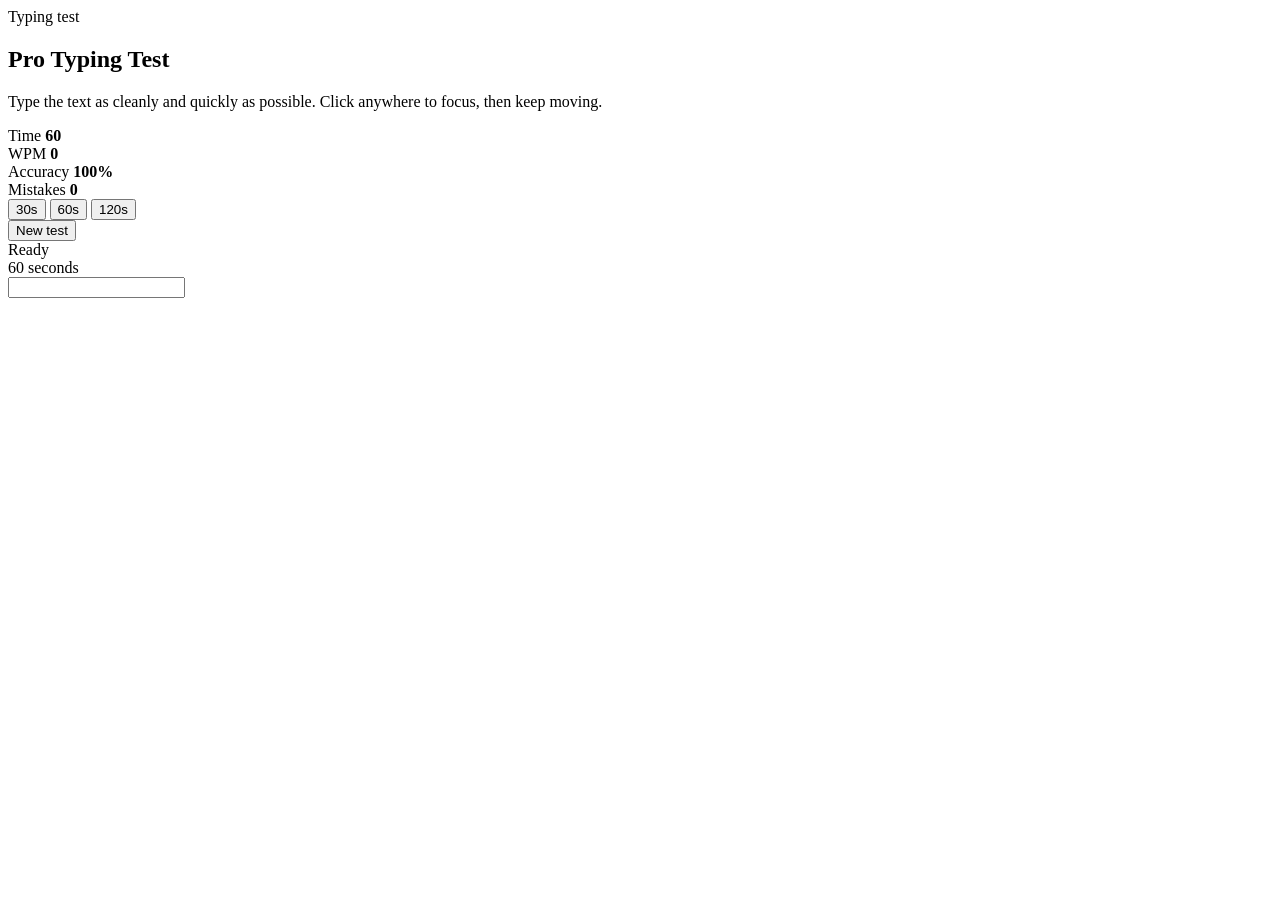
==== WAD_project/index.html @ 7f65f565 "Add initial HTML structure for Pro Typing Test" ====
<!DOCTYPE html>
<html>
<head>
  <meta charset="UTF-8">
  <meta name="viewport" content="width=device-width, initial-scale=1.0">
  <title>Pro Typing Test</title>
  <link rel="stylesheet" href="style.css">
</head>
<body>

<div class="backdrop backdrop-a"></div>
<div class="backdrop backdrop-b"></div>

<main class="app">
  <section class="hero">
    <div class="eyebrow">Typing test</div>
    <h1>Pro Typing Test</h1>
    <p>Type the text as cleanly and quickly as possible. Click anywhere to focus, then keep moving.</p>
  </section>

  <section class="stats-grid" aria-label="Typing statistics">
    <div class="stat-card">
      <span class="stat-label">Time</span>
      <strong id="time">60</strong>
    </div>
    <div class="stat-card">
      <span class="stat-label">WPM</span>
      <strong id="wpm">0</strong>
    </div>
    <div class="stat-card">
      <span class="stat-label">Accuracy</span>
      <strong><span id="accuracy">100</span>%</strong>
    </div>
    <div class="stat-card">
      <span class="stat-label">Mistakes</span>
      <strong id="mistakes">0</strong>
    </div>
  </section>

  <section class="controls">
    <div class="duration-picker" id="duration-picker" aria-label="Select test duration">
      <button class="duration-btn active" data-duration="30">30s</button>
      <button class="duration-btn" data-duration="60">60s</button>
      <button class="duration-btn" data-duration="120">120s</button>
    </div>
    <button id="restart" class="primary-btn">New test</button>
  </section>

  <section class="test-card">
    <div class="test-card-top">
      <span class="status-pill" id="status">Ready</span>
      <div class="subtle" id="time-remaining">60 seconds</div>
    </div>

    <div id="text-display" class="text-display" aria-label="Typing prompt"></div>

    <input id="hidden-input" autocomplete="off" autocapitalize="off" spellcheck="false" />

    <div class="progress-shell" aria-hidden="true">
      <div id="progress" class="progress-fill"></div>
    </div>
  </section>
</main>

<script src="script.js"></script>
</body>
</html>
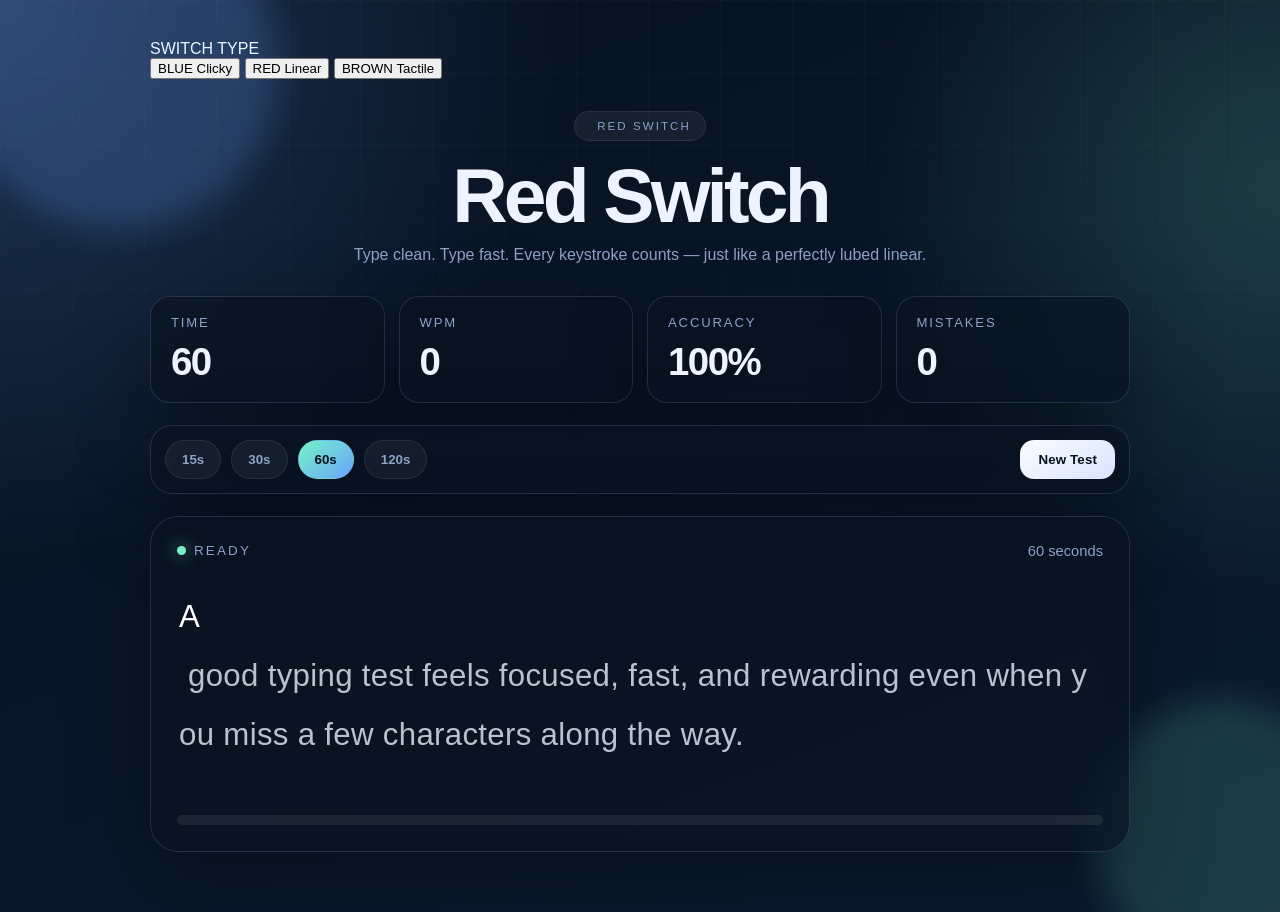
==== commit 2a2eaf16: "Refactor index.html for new theme and title Updated the title and theme selector in the HTML structu" ====
--- a/WAD_project/index.html
+++ b/WAD_project/index.html
@@ -1,9 +1,9 @@
 <!DOCTYPE html>
-<html>
+<html lang="en" data-switch="red">
 <head>
   <meta charset="UTF-8">
   <meta name="viewport" content="width=device-width, initial-scale=1.0">
-  <title>Pro Typing Test</title>
+  <title>Tapocalypse</title>
   <link rel="stylesheet" href="style.css">
 </head>
 <body>
@@ -12,12 +12,50 @@
 <div class="backdrop backdrop-b"></div>
 
 <main class="app">
+
+  <!-- SWITCH SELECTOR -->
+  <div class="switch-panel" aria-label="Theme selector">
+    <div class="switch-panel-label">SWITCH TYPE</div>
+    <div class="switch-toggles">
+
+      <button class="sw-toggle" data-theme="blue" aria-label="Blue Switch theme">
+        <div class="sw-housing">
+          <div class="sw-stem"></div>
+          <div class="sw-base"></div>
+        </div>
+        <span class="sw-label">BLUE</span>
+        <span class="sw-sub">Clicky</span>
+      </button>
+
+      <button class="sw-toggle active" data-theme="red" aria-label="Red Switch theme">
+        <div class="sw-housing">
+          <div class="sw-stem"></div>
+          <div class="sw-base"></div>
+        </div>
+        <span class="sw-label">RED</span>
+        <span class="sw-sub">Linear</span>
+      </button>
+
+      <button class="sw-toggle" data-theme="brown" aria-label="Brown Switch theme">
+        <div class="sw-housing">
+          <div class="sw-stem"></div>
+          <div class="sw-base"></div>
+        </div>
+        <span class="sw-label">BROWN</span>
+        <span class="sw-sub">Tactile</span>
+      </button>
+
+    </div>
+  </div>
+
+  <!-- HERO -->
   <section class="hero">
-    <div class="eyebrow">Typing test</div>
-    <h1>Pro Typing Test</h1>
-    <p>Type the text as cleanly and quickly as possible. Click anywhere to focus, then keep moving.</p>
+    <div class="eyebrow"><span class="eyebrow-dot"></span><span id="switch-name">Red Switch</span></div>
+    <h1><span class="hero-accent" id="hero-accent">Red</span> <span class="hero-white">Switch</span></h1>
+    <p id="hero-desc">Type clean. Type fast. Every keystroke counts — just like a perfectly lubed linear.</p>
   </section>
 
+  <!-- STATS -->
   <section class="stats-grid" aria-label="Typing statistics">
     <div class="stat-card">
       <span class="stat-label">Time</span>
@@ -37,29 +75,30 @@
     </div>
   </section>
 
+  <!-- CONTROLS -->
   <section class="controls">
     <div class="duration-picker" id="duration-picker" aria-label="Select test duration">
-      <button class="duration-btn active" data-duration="30">30s</button>
-      <button class="duration-btn" data-duration="60">60s</button>
+      <button class="duration-btn" data-duration="15">15s</button>
+      <button class="duration-btn" data-duration="30">30s</button>
+      <button class="duration-btn active" data-duration="60">60s</button>
       <button class="duration-btn" data-duration="120">120s</button>
     </div>
-    <button id="restart" class="primary-btn">New test</button>
+    <button id="restart" class="primary-btn">New Test</button>
   </section>
 
+  <!-- TEST CARD -->
   <section class="test-card">
     <div class="test-card-top">
       <span class="status-pill" id="status">Ready</span>
       <div class="subtle" id="time-remaining">60 seconds</div>
     </div>
-
     <div id="text-display" class="text-display" aria-label="Typing prompt"></div>
-
     <input id="hidden-input" autocomplete="off" autocapitalize="off" spellcheck="false" />
-
     <div class="progress-shell" aria-hidden="true">
       <div id="progress" class="progress-fill"></div>
     </div>
   </section>
+
 </main>
 
 <script src="script.js"></script>
--- a/WAD_project/style.css
+++ b/WAD_project/style.css
@@ -0,0 +1,387 @@
+:root {
+  --bg: #07111f;
+  --bg-2: #0c1b30;
+  --panel: rgba(10, 18, 32, 0.72);
+  --panel-border: rgba(173, 198, 255, 0.16);
+  --text: #eef4ff;
+  --muted: #8da2c6;
+  --accent: #74f2c5;
+  --accent-2: #6ca6ff;
+  --danger: #ff6b8b;
+  --shadow: 0 30px 80px rgba(0, 0, 0, 0.35);
+}
+
+* {
+  box-sizing: border-box;
+}
+
+
+html {
+  min-height: 100%;
+}
+
+body {
+  margin: 0;
+  min-height: 100vh;
+  color: var(--text);
+  font-family: "Bahnschrift", "Trebuchet MS", sans-serif;
+
+  background:
+    radial-gradient(circle at top left, rgba(108, 166, 255, 0.25), transparent 36%),
+    radial-gradient(circle at right 20%, rgba(116, 242, 197, 0.18), transparent 28%),
+    linear-gradient(160deg, var(--bg), var(--bg-2));
+
+  
+  display: flex;
+  justify-content: center;
+  align-items: flex-start;
+  padding: 40px 16px 60px;
+  overflow-x: hidden;
+}
+
+body::before {
+  content: "";
+  position: fixed;
+  inset: 0;
+  background-image: linear-gradient(rgba(255, 255, 255, 0.03) 1px, transparent 1px),
+    linear-gradient(90deg, rgba(255, 255, 255, 0.03) 1px, transparent 1px);
+  background-size: 72px 72px;
+  mask-image: linear-gradient(to bottom, rgba(0, 0, 0, 0.7), transparent 92%);
+  pointer-events: none;
+}
+
+.backdrop {
+  position: fixed;
+  border-radius: 999px;
+  filter: blur(16px);
+  pointer-events: none;
+  opacity: 0.7;
+}
+
+.backdrop-a {
+  width: 320px;
+  height: 320px;
+  top: -90px;
+  left: -40px;
+  background: rgba(108, 166, 255, 0.28);
+}
+
+.backdrop-b {
+  width: 260px;
+  height: 260px;
+  right: -70px;
+  bottom: -60px;
+  background: rgba(116, 242, 197, 0.22);
+}
+
+.app {
+  width: min(980px, 100%);
+  max-width: 980px;
+  display: grid;
+  gap: 22px;
+  position: relative;
+  z-index: 1;
+}
+
+.hero {
+  text-align: center;
+  padding: 10px 12px 6px;
+}
+
+.eyebrow {
+  display: inline-flex;
+  align-items: center;
+  gap: 8px;
+  padding: 8px 14px;
+  border-radius: 999px;
+  background: rgba(255, 255, 255, 0.06);
+  border: 1px solid rgba(255, 255, 255, 0.08);
+  color: var(--muted);
+  text-transform: uppercase;
+  letter-spacing: 0.18em;
+  font-size: 0.72rem;
+}
+
+.hero h1 {
+  margin: 18px 0 10px;
+  font-size: clamp(2rem, 6vw, 4.8rem);
+  line-height: 0.95;
+  letter-spacing: -0.05em;
+}
+
+.hero p {
+  margin: 0 auto;
+  max-width: 680px;
+  color: var(--muted);
+  font-size: 1rem;
+  line-height: 1.6;
+}
+
+.stats-grid {
+  display: grid;
+  grid-template-columns: repeat(4, minmax(0, 1fr));
+  gap: 14px;
+}
+
+.stat-card,
+.test-card,
+.controls {
+  background: var(--panel);
+  border: 1px solid var(--panel-border);
+  box-shadow: var(--shadow);
+  backdrop-filter: blur(16px);
+}
+
+.stat-card {
+  border-radius: 20px;
+  padding: 18px 20px;
+  display: grid;
+  gap: 10px;
+}
+
+.stat-label {
+  color: var(--muted);
+  font-size: 0.82rem;
+  text-transform: uppercase;
+  letter-spacing: 0.14em;
+}
+
+.stat-card strong {
+  font-size: clamp(1.45rem, 3vw, 2.4rem);
+  letter-spacing: -0.04em;
+}
+
+.controls {
+  border-radius: 22px;
+  padding: 14px;
+  display: flex;
+  justify-content: space-between;
+  align-items: center;
+  gap: 12px;
+  flex-wrap: wrap;
+}
+
+.duration-picker {
+  display: inline-flex;
+  gap: 10px;
+  flex-wrap: wrap;
+}
+
+.duration-btn,
+.primary-btn {
+  border: 0;
+  cursor: pointer;
+  transition: transform 180ms ease, background 180ms ease, color 180ms ease, border-color 180ms ease;
+}
+
+.duration-btn {
+  background: rgba(255, 255, 255, 0.05);
+  color: var(--muted);
+  border: 1px solid rgba(255, 255, 255, 0.08);
+  padding: 11px 16px;
+  border-radius: 999px;
+  font-weight: 700;
+}
+
+.duration-btn:hover,
+.duration-btn:focus-visible,
+.primary-btn:hover,
+.primary-btn:focus-visible {
+  transform: translateY(-1px);
+}
+
+.duration-btn.active {
+  color: #06131e;
+  background: linear-gradient(135deg, var(--accent), var(--accent-2));
+  border-color: transparent;
+}
+
+.primary-btn {
+  padding: 12px 18px;
+  border-radius: 14px;
+  color: #06131e;
+  background: linear-gradient(135deg, #f9fbff, #dbe7ff);
+  font-weight: 800;
+  letter-spacing: 0.01em;
+  white-space: nowrap;
+}
+
+.test-card {
+  border-radius: 28px;
+  padding: 26px;
+  display: grid;
+  gap: 18px;
+}
+
+.test-card-top {
+  display: flex;
+  justify-content: space-between;
+  align-items: center;
+  gap: 12px;
+  flex-wrap: wrap;
+}
+
+.status-pill {
+  display: inline-flex;
+  align-items: center;
+  gap: 8px;
+  color: var(--muted);
+  font-size: 0.84rem;
+  text-transform: uppercase;
+  letter-spacing: 0.16em;
+}
+
+.status-pill::before {
+  content: "";
+  width: 9px;
+  height: 9px;
+  border-radius: 999px;
+  background: var(--accent);
+  box-shadow: 0 0 18px rgba(116, 242, 197, 0.8);
+}
+
+.subtle {
+  color: var(--muted);
+  font-size: 0.92rem;
+}
+
+.text-display {
+  min-height: 220px;
+  padding: 10px 2px 4px;
+  font-size: clamp(1.1rem, 2.6vw, 1.95rem);
+  line-height: 1.9;
+  letter-spacing: 0.01em;
+  color: rgba(238, 244, 255, 0.78);
+  font-weight: 500;
+  white-space: pre-wrap;
+  word-break: break-word;
+}
+
+.char {
+  position: relative;
+}
+
+.char.correct {
+  color: var(--accent);
+}
+
+.char.wrong {
+  color: var(--danger);
+}
+
+.char.current {
+  color: #ffffff;
+}
+
+.char.current::after {
+  content: "";
+  position: absolute;
+  left: 0;
+  bottom: -0.08em;
+  width: 100%;
+  height: 0.12em;
+  border-radius: 999px;
+  background: linear-gradient(90deg, var(--accent), var(--accent-2));
+  animation: pulse 1.2s ease-in-out infinite;
+}
+
+#hidden-input {
+  position: absolute;
+  opacity: 0;
+  pointer-events: none;
+}
+
+.progress-shell {
+  height: 10px;
+  border-radius: 999px;
+  overflow: hidden;
+  background: rgba(255, 255, 255, 0.08);
+}
+
+.progress-fill {
+  width: 0;
+  height: 100%;
+  border-radius: inherit;
+  background: linear-gradient(90deg, var(--accent), var(--accent-2));
+  transition: width 120ms linear;
+}
+
+@keyframes pulse {
+  0%, 100% { opacity: 0.55; transform: scaleX(0.98); }
+  50% { opacity: 1; transform: scaleX(1.03); }
+}
+
+/* ===== RESPONSIVE ===== */
+
+@media (max-width: 820px) {
+  .stats-grid {
+    grid-template-columns: repeat(2, minmax(0, 1fr));
+  }
+}
+
+@media (max-width: 600px) {
+  body {
+    padding: 20px 12px 48px;
+  }
+
+  .stats-grid {
+    grid-template-columns: repeat(2, minmax(0, 1fr));
+    gap: 10px;
+  }
+
+  .controls {
+    flex-direction: column;
+    align-items: stretch;
+    padding: 14px;
+    gap: 10px;
+  }
+
+  .duration-picker {
+    justify-content: center;
+  }
+
+  .primary-btn {
+    width: 100%;
+    text-align: center;
+  }
+
+  .test-card {
+    padding: 18px;
+    border-radius: 20px;
+    gap: 14px;
+  }
+
+  .test-card-top {
+    flex-direction: column;
+    align-items: flex-start;
+  }
+
+  .text-display {
+    min-height: 160px;
+    font-size: 1rem;
+    line-height: 1.75;
+  }
+
+  .hero h1 {
+    font-size: clamp(1.7rem, 8vw, 2.8rem);
+  }
+
+  .hero p {
+    font-size: 0.9rem;
+  }
+}
+
+@media (max-width: 380px) {
+  .stats-grid {
+    grid-template-columns: 1fr 1fr;
+  }
+
+  .stat-card {
+    padding: 14px;
+  }
+
+  .duration-btn {
+    padding: 9px 12px;
+    font-size: 0.85rem;
+  }
+}
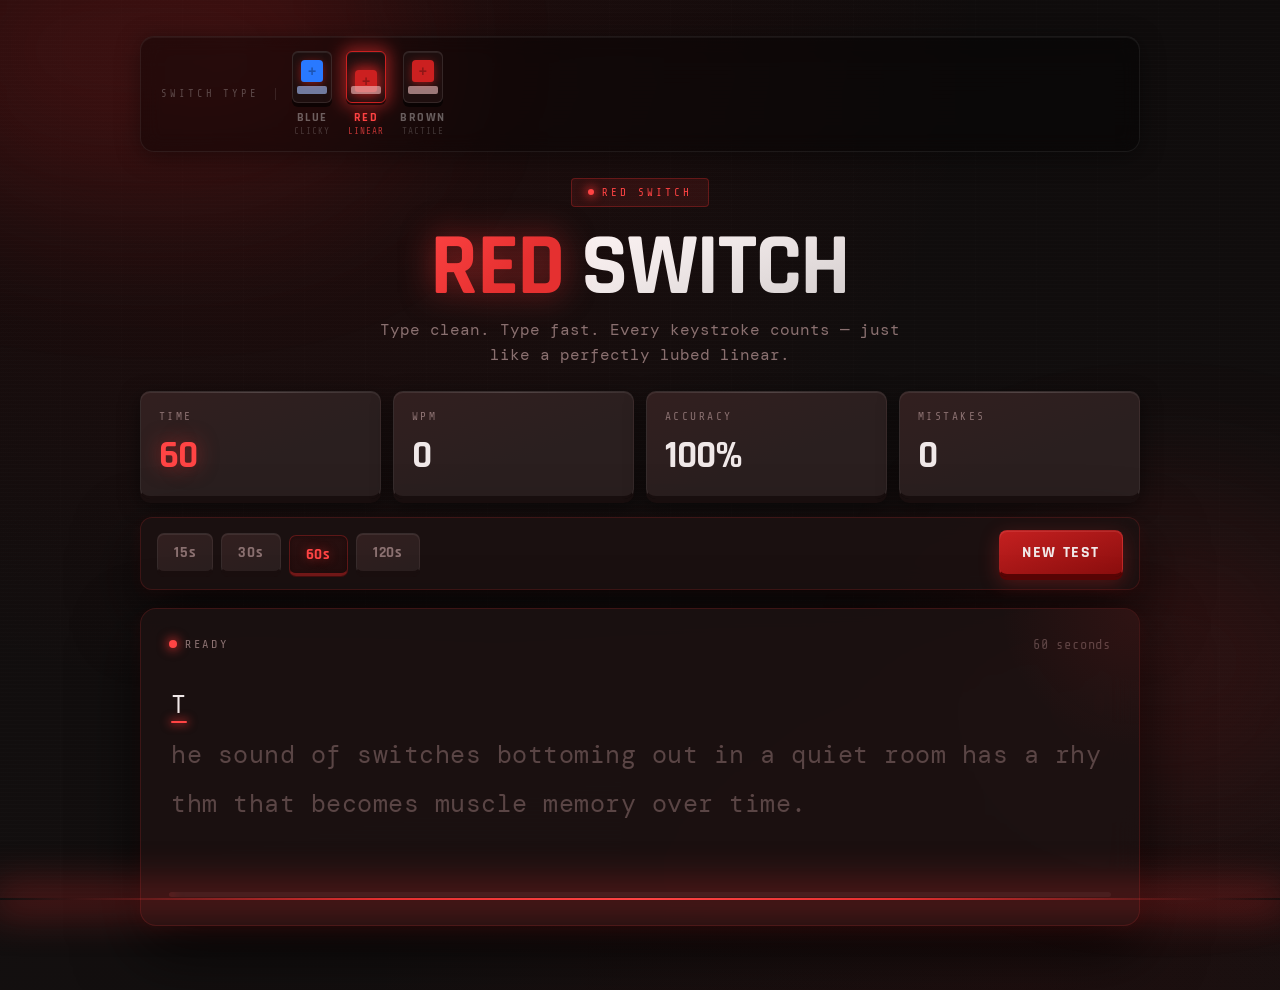
==== commit 321d8996: "Change page title from 'Tapocalypse' to 'Flex-4'" ====
--- a/WAD_project/index.html
+++ b/WAD_project/index.html
@@ -3,7 +3,7 @@
 <head>
   <meta charset="UTF-8">
   <meta name="viewport" content="width=device-width, initial-scale=1.0">
-  <title>Tapocalypse</title>
+  <title>Flex-4</title>
   <link rel="stylesheet" href="style.css">
 </head>
 <body>
--- a/WAD_project/style.css
+++ b/WAD_project/style.css
@@ -1,216 +1,623 @@
+@import url('https://fonts.googleapis.com/css2?family=Share+Tech+Mono&family=Rajdhani:wght@500;600;700&family=DM+Mono:wght@400;500&display=swap');
+
+/* ============================================================
+   BASE TOKENS — default (red)
+   ============================================================ */
 :root {
-  --bg: #07111f;
-  --bg-2: #0c1b30;
-  --panel: rgba(10, 18, 32, 0.72);
-  --panel-border: rgba(173, 198, 255, 0.16);
-  --text: #eef4ff;
-  --muted: #8da2c6;
-  --accent: #74f2c5;
-  --accent-2: #6ca6ff;
-  --danger: #ff6b8b;
-  --shadow: 0 30px 80px rgba(0, 0, 0, 0.35);
-}
-
-* {
-  box-sizing: border-box;
-}
-
-
-html {
-  min-height: 100%;
-}
+  --accent:        #e53030;
+  --accent-bright: #ff4444;
+  --accent-glow:   rgba(229,48,48,0.55);
+  --accent-dim:    rgba(229,48,48,0.12);
+  --accent-mid:    rgba(229,48,48,0.3);
+
+  --bg:            #0e0b0b;
+  --bg-2:          #141010;
+  --panel:         rgba(28,18,18,0.88);
+  --panel-border:  rgba(220,50,50,0.18);
+
+  --keycap:        #2a1f1f;
+  --keycap-top:    #321f1f;
+  --keycap-side:   #1a0f0f;
+  --keycap-active-bg: #2a1010;
+
+  --text:          #f0e8e8;
+  --muted:         #8a7070;
+  --muted-2:       #5a4545;
+
+  --underglow:     linear-gradient(90deg, transparent 0%, #e53030 30%, #ff4444 50%, #e53030 70%, transparent 100%);
+  --progress-bar:  linear-gradient(90deg, #8c0e0e, #e53030, #ff4444);
+  --btn-bg:        linear-gradient(160deg, #c42020 0%, #8c0e0e 100%);
+  --btn-shadow:    #5a0505;
+  --btn-border:    rgba(255,100,100,0.2);
+  --btn-shine:     rgba(255,150,150,0.15);
+
+  --sw-stem-color: #cc2020;
+  --sw-base-color: #f0c0c0;
+  --sw-housing-bg: #1e0f0f;
+  --sw-housing-border: #cc2020;
+
+  --shadow: 0 24px 64px rgba(0,0,0,0.7), 0 4px 16px rgba(229,48,48,0.08);
+
+  --transition-theme: background 400ms ease, color 300ms ease, border-color 300ms ease, box-shadow 300ms ease;
+}
+
+/* ============================================================
+   BLUE SWITCH THEME
+   ============================================================ */
+[data-switch="blue"] {
+  --accent:        #2979ff;
+  --accent-bright: #5599ff;
+  --accent-glow:   rgba(41,121,255,0.6);
+  --accent-dim:    rgba(41,121,255,0.1);
+  --accent-mid:    rgba(41,121,255,0.3);
+
+  --bg:            #080c14;
+  --bg-2:          #0c1220;
+  --panel:         rgba(10,16,34,0.9);
+  --panel-border:  rgba(41,121,255,0.2);
+
+  --keycap:        #131c35;
+  --keycap-top:    #1a2645;
+  --keycap-side:   #080e1e;
+  --keycap-active-bg: #0a1530;
+
+  --text:          #e8eeff;
+  --muted:         #607090;
+  --muted-2:       #3a4a6a;
+
+  --underglow:     linear-gradient(90deg, transparent 0%, #2979ff 30%, #5599ff 50%, #2979ff 70%, transparent 100%);
+  --progress-bar:  linear-gradient(90deg, #0a2a8c, #2979ff, #5599ff);
+  --btn-bg:        linear-gradient(160deg, #1a5ce8 0%, #0a3aaa 100%);
+  --btn-shadow:    #051a6a;
+  --btn-border:    rgba(80,140,255,0.25);
+  --btn-shine:     rgba(100,160,255,0.18);
+
+  --sw-stem-color: #2979ff;
+  --sw-base-color: #a8c4ff;
+  --sw-housing-bg: #08101e;
+  --sw-housing-border: #2979ff;
+
+  --shadow: 0 24px 64px rgba(0,0,0,0.75), 0 4px 16px rgba(41,121,255,0.1);
+}
+
+/* ============================================================
+   BROWN SWITCH THEME
+   ============================================================ */
+[data-switch="brown"] {
+  --accent:        #c07830;
+  --accent-bright: #e09040;
+  --accent-glow:   rgba(192,120,48,0.5);
+  --accent-dim:    rgba(192,120,48,0.1);
+  --accent-mid:    rgba(192,120,48,0.28);
+
+  --bg:            #100d08;
+  --bg-2:          #18120a;
+  --panel:         rgba(26,18,10,0.9);
+  --panel-border:  rgba(192,120,48,0.18);
+
+  --keycap:        #2e2010;
+  --keycap-top:    #382818;
+  --keycap-side:   #1a1008;
+  --keycap-active-bg: #2a1a08;
+
+  --text:          #f0e8d8;
+  --muted:         #8a7558;
+  --muted-2:       #5a4830;
+
+  --underglow:     linear-gradient(90deg, transparent 0%, #c07830 30%, #e09040 50%, #c07830 70%, transparent 100%);
+  --progress-bar:  linear-gradient(90deg, #6a3a08, #c07830, #e09040);
+  --btn-bg:        linear-gradient(160deg, #b06020 0%, #7a3e0c 100%);
+  --btn-shadow:    #4a2005;
+  --btn-border:    rgba(200,140,60,0.22);
+  --btn-shine:     rgba(220,160,80,0.15);
+
+  --sw-stem-color: #c07830;
+  --sw-base-color: #e8c080;
+  --sw-housing-bg: #16100a;
+  --sw-housing-border: #c07830;
+
+  --shadow: 0 24px 64px rgba(0,0,0,0.7), 0 4px 16px rgba(192,120,48,0.08);
+}
+
+/* ============================================================
+   RESET & BASE
+   ============================================================ */
+* { box-sizing: border-box; }
+html { min-height: 100%; }
 
 body {
   margin: 0;
   min-height: 100vh;
   color: var(--text);
-  font-family: "Bahnschrift", "Trebuchet MS", sans-serif;
-
-  background:
-    radial-gradient(circle at top left, rgba(108, 166, 255, 0.25), transparent 36%),
-    radial-gradient(circle at right 20%, rgba(116, 242, 197, 0.18), transparent 28%),
-    linear-gradient(160deg, var(--bg), var(--bg-2));
-
-  
+  font-family: 'Rajdhani', 'Trebuchet MS', sans-serif;
+  font-weight: 500;
   display: flex;
   justify-content: center;
   align-items: flex-start;
-  padding: 40px 16px 60px;
+  padding: 36px 16px 64px;
   overflow-x: hidden;
-}
-
+  transition: background 500ms ease, color 300ms ease;
+}
+
+/* Dynamic background per theme */
+[data-switch="red"] body, body {
+  background:
+    radial-gradient(ellipse at 20% 0%, rgba(180,20,20,0.12) 0%, transparent 50%),
+    radial-gradient(ellipse at 80% 100%, rgba(120,10,10,0.10) 0%, transparent 45%),
+    linear-gradient(170deg, var(--bg) 0%, var(--bg-2) 100%);
+}
+[data-switch="blue"] body {
+  background:
+    radial-gradient(ellipse at 20% 0%, rgba(20,60,180,0.13) 0%, transparent 50%),
+    radial-gradient(ellipse at 80% 100%, rgba(10,30,120,0.10) 0%, transparent 45%),
+    linear-gradient(170deg, var(--bg) 0%, var(--bg-2) 100%);
+}
+[data-switch="brown"] body {
+  background:
+    radial-gradient(ellipse at 20% 0%, rgba(160,90,20,0.11) 0%, transparent 50%),
+    radial-gradient(ellipse at 80% 100%, rgba(100,55,10,0.09) 0%, transparent 45%),
+    linear-gradient(170deg, var(--bg) 0%, var(--bg-2) 100%);
+}
+
+/* Metal texture */
 body::before {
   content: "";
   position: fixed;
   inset: 0;
-  background-image: linear-gradient(rgba(255, 255, 255, 0.03) 1px, transparent 1px),
-    linear-gradient(90deg, rgba(255, 255, 255, 0.03) 1px, transparent 1px);
-  background-size: 72px 72px;
-  mask-image: linear-gradient(to bottom, rgba(0, 0, 0, 0.7), transparent 92%);
+  background-image:
+    repeating-linear-gradient(0deg, transparent, transparent 3px, rgba(255,255,255,0.012) 3px, rgba(255,255,255,0.012) 4px),
+    repeating-linear-gradient(90deg, transparent, transparent 60px, rgba(255,255,255,0.008) 60px, rgba(255,255,255,0.008) 61px);
   pointer-events: none;
+  z-index: 0;
+}
+
+/* Underglow strip */
+body::after {
+  content: "";
+  position: fixed;
+  bottom: 0; left: 0; right: 0;
+  height: 2px;
+  background: var(--underglow);
+  box-shadow: 0 0 40px 8px var(--accent-glow);
+  z-index: 100;
+  transition: background 500ms ease, box-shadow 500ms ease;
 }
 
 .backdrop {
   position: fixed;
   border-radius: 999px;
-  filter: blur(16px);
+  filter: blur(80px);
   pointer-events: none;
-  opacity: 0.7;
-}
-
-.backdrop-a {
-  width: 320px;
-  height: 320px;
-  top: -90px;
-  left: -40px;
-  background: rgba(108, 166, 255, 0.28);
-}
-
-.backdrop-b {
-  width: 260px;
-  height: 260px;
-  right: -70px;
-  bottom: -60px;
-  background: rgba(116, 242, 197, 0.22);
-}
-
+  transition: background 500ms ease;
+}
+.backdrop-a { width: 500px; height: 300px; top: -100px; left: -100px; background: color-mix(in srgb, var(--accent) 14%, transparent); }
+.backdrop-b { width: 400px; height: 300px; right: -80px; bottom: 10%; background: color-mix(in srgb, var(--accent) 10%, transparent); }
+
+/* ============================================================
+   APP LAYOUT
+   ============================================================ */
 .app {
-  width: min(980px, 100%);
-  max-width: 980px;
+  width: min(1000px, 100%);
   display: grid;
-  gap: 22px;
+  gap: 18px;
   position: relative;
   z-index: 1;
 }
 
+/* ============================================================
+   SWITCH PANEL — the tri-mod toggle
+   ============================================================ */
+.switch-panel {
+  display: flex;
+  align-items: center;
+  gap: 20px;
+  padding: 14px 20px;
+  background: rgba(0,0,0,0.35);
+  border: 1px solid rgba(255,255,255,0.07);
+  border-radius: 14px;
+  backdrop-filter: blur(10px);
+  box-shadow: 0 4px 24px rgba(0,0,0,0.4), inset 0 1px 0 rgba(255,255,255,0.05);
+  flex-wrap: wrap;
+  gap: 16px;
+}
+
+.switch-panel-label {
+  font-family: 'Share Tech Mono', monospace;
+  font-size: 0.65rem;
+  letter-spacing: 0.28em;
+  color: rgba(255,255,255,0.25);
+  text-transform: uppercase;
+  white-space: nowrap;
+  padding-right: 4px;
+  border-right: 1px solid rgba(255,255,255,0.1);
+  padding-right: 16px;
+}
+
+.switch-toggles {
+  display: flex;
+  gap: 14px;
+  flex-wrap: wrap;
+}
+
+/* Individual switch toggle — looks like a physical key switch */
+.sw-toggle {
+  position: relative;
+  background: none;
+  border: none;
+  cursor: pointer;
+  display: flex;
+  flex-direction: column;
+  align-items: center;
+  gap: 8px;
+  padding: 0;
+  outline: none;
+  -webkit-tap-highlight-color: transparent;
+}
+
+/* The switch housing */
+.sw-housing {
+  width: 40px;
+  height: 52px;
+  background: var(--sw-housing-bg);
+  border: 1.5px solid rgba(255,255,255,0.1);
+  border-radius: 6px;
+  position: relative;
+  display: flex;
+  flex-direction: column;
+  align-items: center;
+  justify-content: flex-end;
+  padding-bottom: 8px;
+  box-shadow:
+    0 4px 0 rgba(0,0,0,0.6),
+    inset 0 1px 0 rgba(255,255,255,0.08),
+    0 0 0 0 var(--accent-glow);
+  transition: border-color 300ms ease, box-shadow 300ms ease;
+  overflow: hidden;
+}
+
+/* The colored stem (top part of the switch) */
+.sw-stem {
+  width: 22px;
+  height: 22px;
+  border-radius: 4px 4px 3px 3px;
+  background: var(--sw-stem-color);
+  position: absolute;
+  top: 8px;
+  box-shadow: 0 2px 8px color-mix(in srgb, var(--sw-stem-color) 60%, transparent);
+  transition: background 300ms ease, transform 120ms ease, top 120ms ease, box-shadow 300ms ease;
+}
+
+/* The cross/plus notch on the stem */
+.sw-stem::before {
+  content: "+";
+  position: absolute;
+  inset: 0;
+  display: flex;
+  align-items: center;
+  justify-content: center;
+  font-size: 14px;
+  font-weight: 900;
+  color: rgba(0,0,0,0.3);
+  line-height: 1;
+}
+
+/* The white base of the switch */
+.sw-base {
+  width: 30px;
+  height: 8px;
+  border-radius: 2px;
+  background: var(--sw-base-color);
+  opacity: 0.6;
+  transition: background 300ms ease;
+}
+
+/* Switch labels */
+.sw-label {
+  font-family: 'Rajdhani', sans-serif;
+  font-weight: 700;
+  font-size: 0.78rem;
+  letter-spacing: 0.12em;
+  color: rgba(255,255,255,0.35);
+  text-transform: uppercase;
+  transition: color 250ms ease;
+  line-height: 1;
+}
+
+.sw-sub {
+  font-family: 'Share Tech Mono', monospace;
+  font-size: 0.58rem;
+  letter-spacing: 0.1em;
+  color: rgba(255,255,255,0.18);
+  text-transform: uppercase;
+  transition: color 250ms ease;
+  line-height: 1;
+  margin-top: -4px;
+}
+
+/* Hover state */
+.sw-toggle:hover .sw-housing {
+  border-color: rgba(255,255,255,0.2);
+}
+.sw-toggle:hover .sw-label { color: rgba(255,255,255,0.6); }
+.sw-toggle:hover .sw-sub   { color: rgba(255,255,255,0.35); }
+
+/* Active / selected state — stem pushed down */
+.sw-toggle.active .sw-housing {
+  border-color: var(--sw-housing-border);
+  box-shadow:
+    0 2px 0 rgba(0,0,0,0.6),
+    inset 0 1px 0 rgba(255,255,255,0.05),
+    0 0 16px 4px var(--accent-glow);
+}
+.sw-toggle.active .sw-stem {
+  top: 18px; /* stem pushed down = "bottomed out" */
+  box-shadow: 0 0 12px 4px color-mix(in srgb, var(--sw-stem-color) 80%, transparent);
+}
+.sw-toggle.active .sw-label {
+  color: var(--accent-bright);
+  text-shadow: 0 0 10px var(--accent-glow);
+}
+.sw-toggle.active .sw-sub {
+  color: color-mix(in srgb, var(--accent-bright) 70%, transparent);
+}
+
+/* Click press animation */
+.sw-toggle:active .sw-stem { top: 20px; }
+
+/* Blue-specific stem colors on its button */
+.sw-toggle[data-theme="blue"] .sw-stem { background: #2979ff; }
+.sw-toggle[data-theme="blue"] .sw-base  { background: #a8c4ff; }
+.sw-toggle[data-theme="red"]  .sw-stem { background: #cc2020; }
+.sw-toggle[data-theme="red"]  .sw-base  { background: #f0c0c0; }
+.sw-toggle[data-theme="brown"].sw-stem { background: #c07830; }
+.sw-toggle[data-theme="brown"].sw-base  { background: #e8c080; }
+
+/* ============================================================
+   HERO
+   ============================================================ */
 .hero {
   text-align: center;
-  padding: 10px 12px 6px;
+  padding: 8px 12px 4px;
 }
 
 .eyebrow {
   display: inline-flex;
   align-items: center;
   gap: 8px;
-  padding: 8px 14px;
-  border-radius: 999px;
-  background: rgba(255, 255, 255, 0.06);
-  border: 1px solid rgba(255, 255, 255, 0.08);
-  color: var(--muted);
+  padding: 7px 16px;
+  border-radius: 4px;
+  background: var(--accent-dim);
+  border: 1px solid var(--accent-mid);
+  color: var(--accent-bright);
   text-transform: uppercase;
-  letter-spacing: 0.18em;
-  font-size: 0.72rem;
+  letter-spacing: 0.28em;
+  font-size: 0.68rem;
+  font-family: 'Share Tech Mono', monospace;
+  transition: var(--transition-theme);
+}
+
+.eyebrow-dot {
+  width: 6px; height: 6px;
+  border-radius: 50%;
+  background: var(--accent-bright);
+  box-shadow: 0 0 8px 3px var(--accent-glow);
+  animation: led-blink 2.4s ease-in-out infinite;
+  transition: background 300ms ease, box-shadow 300ms ease;
+  flex-shrink: 0;
+}
+
+@keyframes led-blink {
+  0%, 90%, 100% { opacity: 1; }
+  95% { opacity: 0.15; }
 }
 
 .hero h1 {
-  margin: 18px 0 10px;
-  font-size: clamp(2rem, 6vw, 4.8rem);
-  line-height: 0.95;
-  letter-spacing: -0.05em;
+  margin: 20px 0 10px;
+  font-family: 'Rajdhani', sans-serif;
+  font-size: clamp(2.4rem, 7vw, 5.5rem);
+  font-weight: 700;
+  line-height: 0.92;
+  letter-spacing: -0.02em;
+  text-transform: uppercase;
+}
+
+.hero-accent {
+  background: linear-gradient(135deg, var(--accent-bright) 0%, var(--accent) 60%);
+  -webkit-background-clip: text;
+  -webkit-text-fill-color: transparent;
+  background-clip: text;
+  filter: drop-shadow(0 0 16px var(--accent-glow));
+  transition: filter 300ms ease;
+}
+
+.hero-white {
+  background: linear-gradient(160deg, #fff5f5 0%, var(--text) 40%, color-mix(in srgb, var(--text) 70%, #808080) 100%);
+  -webkit-background-clip: text;
+  -webkit-text-fill-color: transparent;
+  background-clip: text;
 }
 
 .hero p {
   margin: 0 auto;
-  max-width: 680px;
+  max-width: 560px;
   color: var(--muted);
-  font-size: 1rem;
-  line-height: 1.6;
-}
-
+  font-size: 0.97rem;
+  line-height: 1.65;
+  font-family: 'DM Mono', monospace;
+  font-weight: 400;
+  transition: color 300ms ease;
+}
+
+/* ============================================================
+   STATS
+   ============================================================ */
 .stats-grid {
   display: grid;
   grid-template-columns: repeat(4, minmax(0, 1fr));
-  gap: 14px;
-}
-
-.stat-card,
-.test-card,
+  gap: 12px;
+}
+
+.stat-card {
+  background: linear-gradient(160deg, var(--keycap-top) 0%, var(--keycap) 60%);
+  border: 1px solid rgba(255,255,255,0.06);
+  border-bottom: 3px solid var(--keycap-side);
+  border-radius: 10px;
+  padding: 18px 18px 16px;
+  display: grid;
+  gap: 8px;
+  box-shadow:
+    0 4px 0 var(--keycap-side),
+    0 6px 20px rgba(0,0,0,0.5),
+    inset 0 1px 0 rgba(255,255,255,0.07);
+  transition: transform 80ms ease, box-shadow 80ms ease, background 400ms ease, border-color 400ms ease;
+  position: relative;
+  overflow: hidden;
+}
+
+.stat-card::before {
+  content: "";
+  position: absolute;
+  top: 0; left: 0; right: 0;
+  height: 1px;
+  background: linear-gradient(90deg, transparent, rgba(255,255,255,0.1), transparent);
+}
+
+.stat-card:hover {
+  transform: translateY(2px);
+  box-shadow: 0 2px 0 var(--keycap-side), 0 3px 12px rgba(0,0,0,0.5), inset 0 1px 0 rgba(255,255,255,0.04);
+}
+
+.stat-label {
+  color: var(--muted);
+  font-size: 0.7rem;
+  text-transform: uppercase;
+  letter-spacing: 0.22em;
+  font-family: 'Share Tech Mono', monospace;
+  transition: color 300ms ease;
+}
+
+.stat-card strong {
+  font-size: clamp(1.6rem, 3vw, 2.6rem);
+  font-weight: 700;
+  letter-spacing: -0.03em;
+  font-family: 'Rajdhani', sans-serif;
+  transition: color 300ms ease, text-shadow 300ms ease;
+}
+
+.stat-card:first-child strong {
+  color: var(--accent-bright);
+  text-shadow: 0 0 20px var(--accent-glow);
+}
+
+/* ============================================================
+   CONTROLS
+   ============================================================ */
 .controls {
   background: var(--panel);
   border: 1px solid var(--panel-border);
-  box-shadow: var(--shadow);
-  backdrop-filter: blur(16px);
-}
-
-.stat-card {
-  border-radius: 20px;
-  padding: 18px 20px;
-  display: grid;
-  gap: 10px;
-}
-
-.stat-label {
-  color: var(--muted);
-  font-size: 0.82rem;
-  text-transform: uppercase;
-  letter-spacing: 0.14em;
-}
-
-.stat-card strong {
-  font-size: clamp(1.45rem, 3vw, 2.4rem);
-  letter-spacing: -0.04em;
-}
-
-.controls {
-  border-radius: 22px;
-  padding: 14px;
+  border-radius: 12px;
+  padding: 12px 16px;
   display: flex;
   justify-content: space-between;
   align-items: center;
   gap: 12px;
   flex-wrap: wrap;
+  box-shadow: var(--shadow);
+  backdrop-filter: blur(12px);
+  transition: background 400ms ease, border-color 400ms ease;
 }
 
 .duration-picker {
   display: inline-flex;
-  gap: 10px;
+  gap: 8px;
   flex-wrap: wrap;
 }
 
-.duration-btn,
+.duration-btn {
+  background: linear-gradient(160deg, var(--keycap-top), var(--keycap));
+  color: var(--muted);
+  border: 1px solid rgba(255,255,255,0.06);
+  border-bottom: 3px solid var(--keycap-side);
+  padding: 9px 16px;
+  border-radius: 7px;
+  font-weight: 700;
+  font-family: 'Rajdhani', sans-serif;
+  font-size: 0.95rem;
+  letter-spacing: 0.05em;
+  cursor: pointer;
+  box-shadow: 0 3px 0 var(--keycap-side), inset 0 1px 0 rgba(255,255,255,0.07);
+  transition: transform 60ms ease, box-shadow 60ms ease, color 120ms ease, background 400ms ease, border-color 400ms ease;
+}
+
+.duration-btn:hover:not(.active) { color: var(--text); }
+
+.duration-btn:active {
+  transform: translateY(2px);
+  box-shadow: 0 1px 0 var(--keycap-side), inset 0 1px 4px rgba(0,0,0,0.3);
+}
+
+.duration-btn.active {
+  transform: translateY(2px);
+  color: var(--accent-bright);
+  border-color: var(--accent-mid);
+  border-bottom-color: color-mix(in srgb, var(--accent) 50%, black);
+  background: linear-gradient(160deg, var(--keycap-active-bg), color-mix(in srgb, var(--keycap-active-bg) 80%, black));
+  text-shadow: 0 0 10px var(--accent-glow);
+  box-shadow: 0 1px 0 color-mix(in srgb, var(--accent) 30%, black), inset 0 1px 4px rgba(0,0,0,0.3);
+}
+
 .primary-btn {
-  border: 0;
+  background: var(--btn-bg);
+  color: var(--text);
+  border: 1px solid var(--btn-border);
+  border-bottom: 3px solid var(--btn-shadow);
+  padding: 11px 22px;
+  border-radius: 8px;
+  font-family: 'Rajdhani', sans-serif;
+  font-weight: 700;
+  font-size: 1rem;
+  letter-spacing: 0.1em;
+  text-transform: uppercase;
   cursor: pointer;
-  transition: transform 180ms ease, background 180ms ease, color 180ms ease, border-color 180ms ease;
-}
-
-.duration-btn {
-  background: rgba(255, 255, 255, 0.05);
-  color: var(--muted);
-  border: 1px solid rgba(255, 255, 255, 0.08);
-  padding: 11px 16px;
-  border-radius: 999px;
-  font-weight: 700;
-}
-
-.duration-btn:hover,
-.duration-btn:focus-visible,
-.primary-btn:hover,
-.primary-btn:focus-visible {
-  transform: translateY(-1px);
-}
-
-.duration-btn.active {
-  color: #06131e;
-  background: linear-gradient(135deg, var(--accent), var(--accent-2));
-  border-color: transparent;
-}
-
-.primary-btn {
-  padding: 12px 18px;
-  border-radius: 14px;
-  color: #06131e;
-  background: linear-gradient(135deg, #f9fbff, #dbe7ff);
-  font-weight: 800;
-  letter-spacing: 0.01em;
+  box-shadow: 0 3px 0 var(--btn-shadow), 0 6px 20px color-mix(in srgb, var(--accent) 30%, transparent), inset 0 1px 0 var(--btn-shine);
+  transition: transform 60ms ease, box-shadow 60ms ease, background 400ms ease, border-color 400ms ease;
   white-space: nowrap;
 }
 
+.primary-btn:hover {
+  box-shadow: 0 3px 0 var(--btn-shadow), 0 8px 28px color-mix(in srgb, var(--accent) 45%, transparent), inset 0 1px 0 var(--btn-shine);
+}
+
+.primary-btn:active {
+  transform: translateY(2px);
+  box-shadow: 0 1px 0 var(--btn-shadow), 0 3px 12px color-mix(in srgb, var(--accent) 25%, transparent), inset 0 1px 4px rgba(0,0,0,0.3);
+}
+
+/* ============================================================
+   TEST CARD
+   ============================================================ */
 .test-card {
-  border-radius: 28px;
-  padding: 26px;
+  background: var(--panel);
+  border: 1px solid var(--panel-border);
+  border-radius: 16px;
+  padding: 28px;
   display: grid;
-  gap: 18px;
+  gap: 20px;
+  box-shadow: var(--shadow);
+  backdrop-filter: blur(16px);
+  position: relative;
+  overflow: hidden;
+  transition: background 400ms ease, border-color 400ms ease;
+}
+
+.test-card::before {
+  content: "";
+  position: absolute;
+  top: 0; right: 0;
+  width: 140px; height: 140px;
+  background: radial-gradient(circle at top right, color-mix(in srgb, var(--accent) 10%, transparent), transparent 70%);
+  pointer-events: none;
+  transition: background 400ms ease;
 }
 
 .test-card-top {
@@ -226,63 +633,78 @@
   align-items: center;
   gap: 8px;
   color: var(--muted);
-  font-size: 0.84rem;
+  font-size: 0.75rem;
   text-transform: uppercase;
-  letter-spacing: 0.16em;
+  letter-spacing: 0.22em;
+  font-family: 'Share Tech Mono', monospace;
+  transition: color 300ms ease;
 }
 
 .status-pill::before {
   content: "";
-  width: 9px;
-  height: 9px;
-  border-radius: 999px;
-  background: var(--accent);
-  box-shadow: 0 0 18px rgba(116, 242, 197, 0.8);
+  width: 8px; height: 8px;
+  border-radius: 50%;
+  background: var(--accent-bright);
+  box-shadow: 0 0 10px 3px var(--accent-glow);
+  animation: led-blink 2.4s ease-in-out infinite;
+  transition: background 300ms ease, box-shadow 300ms ease;
 }
 
 .subtle {
-  color: var(--muted);
-  font-size: 0.92rem;
-}
-
+  color: var(--muted-2);
+  font-size: 0.85rem;
+  font-family: 'Share Tech Mono', monospace;
+  letter-spacing: 0.06em;
+  transition: color 300ms ease;
+}
+
+/* ============================================================
+   TEXT DISPLAY
+   ============================================================ */
 .text-display {
-  min-height: 220px;
-  padding: 10px 2px 4px;
-  font-size: clamp(1.1rem, 2.6vw, 1.95rem);
-  line-height: 1.9;
-  letter-spacing: 0.01em;
-  color: rgba(238, 244, 255, 0.78);
-  font-weight: 500;
+  min-height: 200px;
+  padding: 8px 2px 4px;
+  font-family: 'DM Mono', monospace;
+  font-size: clamp(1rem, 2.4vw, 1.55rem);
+  line-height: 2;
+  letter-spacing: 0.02em;
+  color: var(--muted-2);
+  font-weight: 400;
   white-space: pre-wrap;
   word-break: break-word;
-}
-
-.char {
-  position: relative;
-}
+  transition: color 300ms ease;
+}
+
+.char { position: relative; }
 
 .char.correct {
   color: var(--accent);
+  transition: color 60ms ease;
 }
 
 .char.wrong {
-  color: var(--danger);
-}
-
-.char.current {
-  color: #ffffff;
-}
+  color: color-mix(in srgb, var(--accent-bright) 60%, #ff8c42);
+  text-decoration: underline;
+  text-decoration-color: rgba(255,140,66,0.4);
+}
+
+.char.current { color: var(--text); }
 
 .char.current::after {
   content: "";
   position: absolute;
-  left: 0;
-  bottom: -0.08em;
-  width: 100%;
-  height: 0.12em;
+  left: 0; bottom: -0.1em;
+  width: 100%; height: 0.1em;
   border-radius: 999px;
-  background: linear-gradient(90deg, var(--accent), var(--accent-2));
-  animation: pulse 1.2s ease-in-out infinite;
+  background: var(--accent-bright);
+  box-shadow: 0 0 8px 2px var(--accent-glow);
+  animation: cursor-pulse 1s ease-in-out infinite;
+  transition: background 300ms ease, box-shadow 300ms ease;
+}
+
+@keyframes cursor-pulse {
+  0%, 100% { opacity: 0.5; transform: scaleX(0.85); }
+  50% { opacity: 1; transform: scaleX(1.05); }
 }
 
 #hidden-input {
@@ -291,97 +713,57 @@
   pointer-events: none;
 }
 
+/* ============================================================
+   PROGRESS BAR
+   ============================================================ */
 .progress-shell {
-  height: 10px;
+  height: 5px;
   border-radius: 999px;
   overflow: hidden;
-  background: rgba(255, 255, 255, 0.08);
+  background: rgba(255,255,255,0.05);
 }
 
 .progress-fill {
   width: 0;
   height: 100%;
   border-radius: inherit;
-  background: linear-gradient(90deg, var(--accent), var(--accent-2));
-  transition: width 120ms linear;
-}
-
-@keyframes pulse {
-  0%, 100% { opacity: 0.55; transform: scaleX(0.98); }
-  50% { opacity: 1; transform: scaleX(1.03); }
-}
-
-/* ===== RESPONSIVE ===== */
-
+  background: var(--progress-bar);
+  box-shadow: 0 0 12px 2px var(--accent-glow);
+  transition: width 120ms linear, background 400ms ease, box-shadow 400ms ease;
+}
+
+/* ============================================================
+   RESPONSIVE
+   ============================================================ */
 @media (max-width: 820px) {
-  .stats-grid {
-    grid-template-columns: repeat(2, minmax(0, 1fr));
-  }
+  .stats-grid { grid-template-columns: repeat(2, minmax(0, 1fr)); }
+}
+
+@media (max-width: 660px) {
+  .switch-panel { gap: 12px; }
+  .switch-panel-label { display: none; }
+  .switch-toggles { gap: 10px; }
+  .sw-housing { width: 36px; height: 46px; }
+  .sw-stem { width: 18px; height: 18px; top: 6px; }
+  .sw-label { font-size: 0.7rem; }
+  .sw-sub { display: none; }
 }
 
 @media (max-width: 600px) {
-  body {
-    padding: 20px 12px 48px;
-  }
-
-  .stats-grid {
-    grid-template-columns: repeat(2, minmax(0, 1fr));
-    gap: 10px;
-  }
-
-  .controls {
-    flex-direction: column;
-    align-items: stretch;
-    padding: 14px;
-    gap: 10px;
-  }
-
-  .duration-picker {
-    justify-content: center;
-  }
-
-  .primary-btn {
-    width: 100%;
-    text-align: center;
-  }
-
-  .test-card {
-    padding: 18px;
-    border-radius: 20px;
-    gap: 14px;
-  }
-
-  .test-card-top {
-    flex-direction: column;
-    align-items: flex-start;
-  }
-
-  .text-display {
-    min-height: 160px;
-    font-size: 1rem;
-    line-height: 1.75;
-  }
-
-  .hero h1 {
-    font-size: clamp(1.7rem, 8vw, 2.8rem);
-  }
-
-  .hero p {
-    font-size: 0.9rem;
-  }
+  body { padding: 20px 12px 52px; }
+  .stats-grid { gap: 10px; }
+  .controls { flex-direction: column; align-items: stretch; padding: 14px; gap: 10px; }
+  .duration-picker { justify-content: center; }
+  .primary-btn { width: 100%; text-align: center; }
+  .test-card { padding: 18px; border-radius: 14px; gap: 16px; }
+  .test-card-top { flex-direction: column; align-items: flex-start; }
+  .text-display { min-height: 160px; font-size: 0.95rem; line-height: 1.85; }
+  .hero h1 { font-size: clamp(1.9rem, 9vw, 3rem); }
+  .hero p { font-size: 0.85rem; }
 }
 
 @media (max-width: 380px) {
-  .stats-grid {
-    grid-template-columns: 1fr 1fr;
-  }
-
-  .stat-card {
-    padding: 14px;
-  }
-
-  .duration-btn {
-    padding: 9px 12px;
-    font-size: 0.85rem;
-  }
-}
+  .stats-grid { grid-template-columns: 1fr 1fr; }
+  .stat-card { padding: 14px 12px; }
+  .duration-btn { padding: 8px 12px; font-size: 0.85rem; }
+}
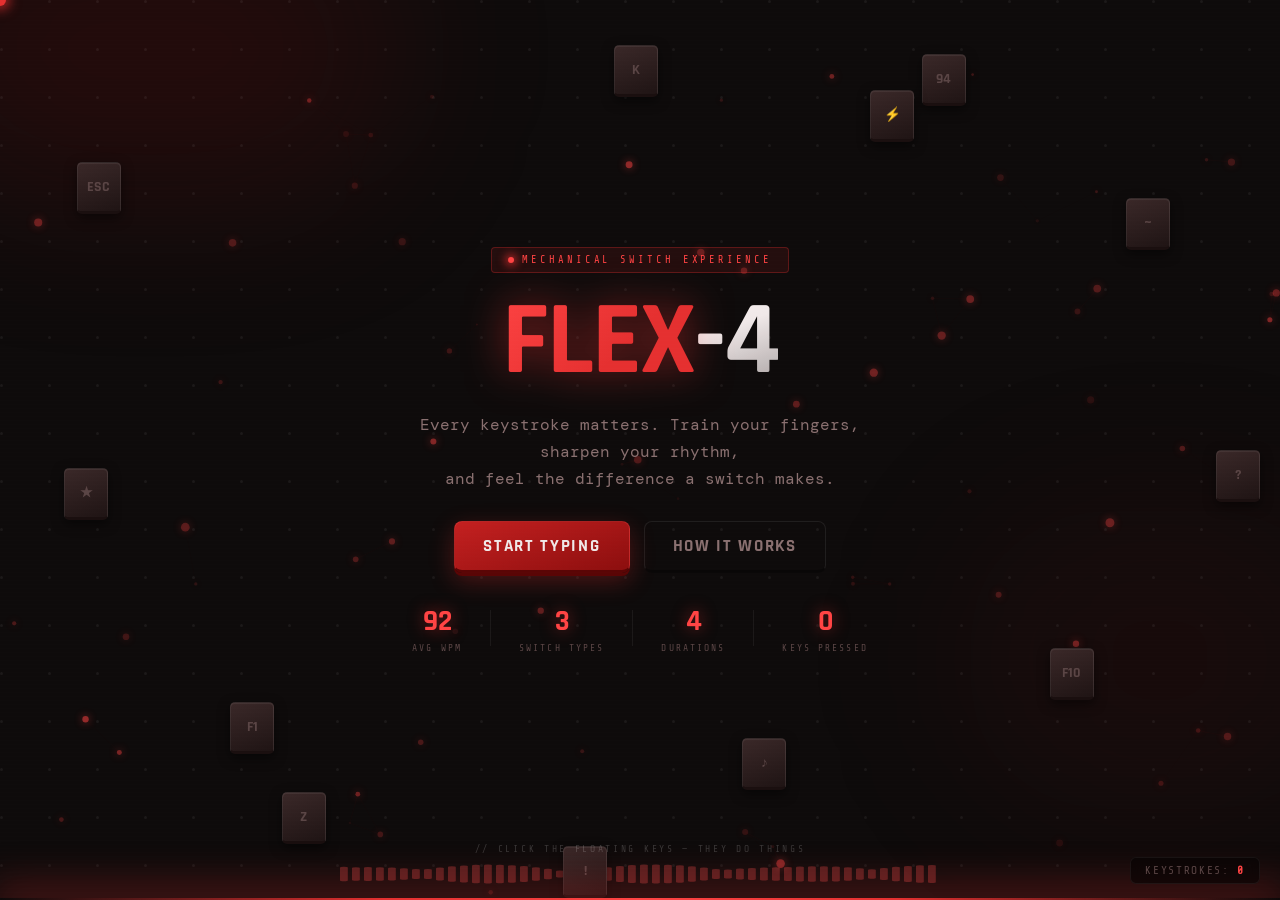
==== commit 523d730f: "Update index.html" ====
--- a/WAD_project/index.html
+++ b/WAD_project/index.html
@@ -1,106 +1,838 @@
 <!DOCTYPE html>
-<html lang="en" data-switch="red">
+<html lang="en">
 <head>
   <meta charset="UTF-8">
   <meta name="viewport" content="width=device-width, initial-scale=1.0">
-  <title>Flex-4</title>
-  <link rel="stylesheet" href="style.css">
+  <title>Flex-4 — Mechanical Switch Typing Experience</title>
+  <style>
+    @import url('https://fonts.googleapis.com/css2?family=Share+Tech+Mono&family=Rajdhani:wght@500;600;700&family=DM+Mono:wght@400;500&display=swap');
+
+    *{box-sizing:border-box;margin:0;padding:0}
+    html,body{height:100%}
+
+    body{
+      background:#0e0b0b;
+      font-family:'Rajdhani','Trebuchet MS',sans-serif;
+      font-weight:500;
+      color:#f0e8e8;
+      position:relative;
+      cursor:none;
+      overflow:hidden;
+      min-height:100vh;
+    }
+
+    /* ── CUSTOM CURSOR ── */
+    .cursor{
+      position:fixed;width:12px;height:12px;border-radius:50%;
+      background:#e53030;box-shadow:0 0 12px 4px rgba(229,48,48,0.7);
+      pointer-events:none;z-index:9999;transform:translate(-50%,-50%);
+      transition:width 80ms,height 80ms,background 80ms;
+    }
+    .cursor.hover{width:20px;height:20px;background:#ff4444;mix-blend-mode:screen;}
+
+    /* ── CANVAS (mouse-repel particles) ── */
+    #particle-canvas{position:fixed;inset:0;z-index:1;pointer-events:none;}
+
+    /* ── GRID OVERLAY ── */
+    #grid-overlay{position:fixed;inset:0;z-index:2;pointer-events:none;overflow:hidden;}
+    .grid-dot{
+      position:absolute;width:3px;height:3px;border-radius:50%;
+      background:rgba(255,255,255,0.06);
+      transition:background 150ms ease,transform 150ms ease,box-shadow 150ms ease;
+    }
+    .grid-dot.active{
+      background:#ff4444;
+      box-shadow:0 0 8px 4px rgba(229,48,48,0.55);
+      transform:scale(1.8);
+    }
+
+    /* ── RIPPLE CONTAINER ── */
+    #ripple-container{position:fixed;inset:0;z-index:3;pointer-events:none;overflow:hidden;}
+    .ripple-ring{
+      position:absolute;border-radius:50%;pointer-events:none;
+      border:2px solid #ff4444;
+      box-shadow:0 0 12px 2px rgba(229,48,48,0.55),inset 0 0 12px 2px rgba(229,48,48,0.55);
+      animation:ripple-expand 0.9s ease-out forwards;
+    }
+    @keyframes ripple-expand{
+      0%{width:0;height:0;opacity:0.9;transform:translate(-50%,-50%)}
+      100%{width:280px;height:280px;opacity:0;transform:translate(-50%,-50%)}
+    }
+
+    /* ── BACKDROP BLOBS ── */
+    .backdrop{position:fixed;border-radius:999px;filter:blur(80px);pointer-events:none;}
+    .backdrop-a{width:500px;height:300px;top:-100px;left:-100px;background:rgba(180,20,20,0.13);}
+    .backdrop-b{width:400px;height:300px;right:-80px;bottom:10%;background:rgba(120,10,10,0.10);}
+
+    /* ── FLOATING KEY EASTER EGGS (keycap style from Code-2) ── */
+    #floating-keys{position:fixed;inset:0;z-index:5;pointer-events:none;}
+    .float-key{
+      position:absolute;pointer-events:all;cursor:pointer;
+      width:44px;height:52px;border-radius:5px;
+      background:linear-gradient(160deg,#3a2828,#1f1414);
+      border:1.5px solid rgba(255,255,255,0.08);
+      border-bottom:3px solid #1a0f0f;
+      box-shadow:0 4px 12px rgba(0,0,0,0.5),inset 0 1px 0 rgba(255,255,255,0.06);
+      display:flex;align-items:center;justify-content:center;
+      font-family:'Rajdhani',sans-serif;font-weight:700;font-size:0.85rem;
+      color:#5a4545;text-transform:uppercase;
+      user-select:none;-webkit-user-select:none;
+      animation:float-var 6s ease-in-out infinite alternate;
+    }
+    .float-key:hover{
+      transform:translateY(-4px) scale(1.08);
+      color:#ff4444;
+      border-color:rgba(229,48,48,0.3);
+      border-bottom-color:#e53030;
+      box-shadow:0 8px 24px rgba(0,0,0,0.6),0 0 20px rgba(229,48,48,0.55),inset 0 1px 0 rgba(255,255,255,0.1);
+      background:#2a1010;
+    }
+    .float-key.gold{
+      color:#ffd700!important;border-color:#ffd700!important;
+      border-bottom-color:#b8960f!important;
+      box-shadow:0 8px 24px rgba(0,0,0,0.6),0 0 30px rgba(255,215,0,0.5),inset 0 1px 0 rgba(255,255,0,0.15)!important;
+      text-shadow:0 0 12px rgba(255,215,0,0.6);
+      background:linear-gradient(160deg,#3a2a00,#1f1400)!important;
+    }
+    .float-key.glitch{animation:key-glitch 0.4s ease-in-out;}
+    .float-key.sparkle{animation:key-sparkle 0.6s ease-out;}
+    .float-key.shake{animation:key-shake 0.5s ease-in-out;}
+    @keyframes float-var{
+      0%{transform:translateY(0px) rotate(-1deg)}
+      100%{transform:translateY(-10px) rotate(1deg)}
+    }
+    @keyframes key-glitch{
+      0%{transform:translate(0)}10%{transform:translate(-4px,2px) skewX(3deg)}
+      20%{transform:translate(4px,-2px) skewX(-3deg)}30%{transform:translate(-2px,0)}
+      40%{transform:translate(2px,1px)}50%{transform:translate(0)}
+      60%{transform:translate(-3px,-1px) skewX(2deg)}70%{transform:translate(0)}
+      100%{transform:translate(0)}
+    }
+    @keyframes key-sparkle{
+      0%{transform:scale(1)}30%{transform:scale(1.25);box-shadow:0 0 40px rgba(229,48,48,0.55)}
+      70%{transform:scale(0.9)}100%{transform:scale(1)}
+    }
+    @keyframes key-shake{
+      0%,100%{transform:translateX(0)}10%{transform:translateX(-6px) rotate(-5deg)}
+      20%{transform:translateX(6px) rotate(5deg)}30%{transform:translateX(-4px) rotate(-3deg)}
+      40%{transform:translateX(4px) rotate(3deg)}50%{transform:translateX(-2px)}
+      60%{transform:translateX(2px)}70%{transform:translateX(-1px)}
+    }
+
+    /* ── KEYPRESS COUNTER ── */
+    #key-counter{
+      position:fixed;bottom:16px;right:20px;z-index:50;
+      font-family:'Share Tech Mono',monospace;font-size:0.7rem;
+      color:#5a4545;letter-spacing:0.15em;text-transform:uppercase;
+      background:rgba(0,0,0,0.5);backdrop-filter:blur(8px);
+      padding:6px 14px;border-radius:6px;border:1px solid rgba(255,255,255,0.06);
+      pointer-events:none;
+    }
+    #key-count{color:#ff4444;font-weight:700;}
+
+    /* ── EASTER EGG HUD ── */
+    #ee-hud{position:fixed;bottom:16px;left:20px;z-index:50;pointer-events:none;}
+    .ee-hud-item{
+      display:inline-block;padding:4px 10px;border-radius:4px;
+      background:rgba(0,0,0,0.4);border:1px solid rgba(255,255,255,0.05);
+      color:#5a4545;font-family:'Share Tech Mono',monospace;font-size:0.6rem;
+      letter-spacing:0.12em;text-transform:uppercase;margin-right:6px;
+    }
+    .ee-hud-item.found{color:#ff4444;border-color:rgba(229,48,48,0.3);}
+
+    /* ── EASTER EGG TOAST ── */
+    #ee-toast{
+      position:fixed;top:20px;left:50%;z-index:200;transform:translateX(-50%);
+      pointer-events:none;text-align:center;
+    }
+    .ee-toast-msg{
+      display:inline-block;padding:10px 24px;border-radius:8px;
+      background:rgba(0,0,0,0.85);backdrop-filter:blur(12px);
+      border:1px solid rgba(229,48,48,0.3);color:#ff4444;
+      font-family:'Share Tech Mono',monospace;font-size:0.8rem;
+      letter-spacing:0.12em;box-shadow:0 8px 32px rgba(0,0,0,0.6);
+      animation:toast-in 0.35s ease-out,toast-out 0.4s ease-in 2.2s forwards;
+    }
+    @keyframes toast-in{0%{opacity:0;transform:translateY(-20px) scale(0.9)}100%{opacity:1;transform:translateY(0) scale(1)}}
+    @keyframes toast-out{0%{opacity:1;transform:translateY(0) scale(1)}100%{opacity:0;transform:translateY(-16px) scale(0.9)}}
+
+    /* ── WAVEFORM SVG ── */
+    #waveform{
+      position:fixed;bottom:14px;left:50%;z-index:4;transform:translateX(-50%);
+      width:min(600px,80%);height:24px;pointer-events:none;
+      opacity:0.5;mix-blend-mode:screen;
+    }
+    #waveform-svg{width:100%;height:100%;overflow:visible;}
+    .wave-bar{fill:#ff4444;opacity:0.6;}
+
+    /* ── SCENE & HERO ── */
+    .scene{
+      position:fixed;inset:0;z-index:6;
+      display:flex;flex-direction:column;align-items:center;justify-content:center;
+    }
+    .hero-wrap{
+      display:flex;flex-direction:column;align-items:center;
+      text-align:center;gap:22px;padding:0 24px;
+    }
+
+    .eyebrow{
+      display:inline-flex;align-items:center;gap:8px;padding:6px 16px;
+      border-radius:4px;background:rgba(229,48,48,0.1);
+      border:1px solid rgba(229,48,48,0.3);color:#ff4444;
+      font-family:'Share Tech Mono',monospace;font-size:0.65rem;
+      letter-spacing:0.28em;text-transform:uppercase;
+    }
+    .eyebrow-dot{
+      width:6px;height:6px;border-radius:50%;background:#ff4444;flex-shrink:0;
+      box-shadow:0 0 8px 3px rgba(229,48,48,0.7);
+      animation:blink 2.4s ease-in-out infinite;
+    }
+    @keyframes blink{0%,90%,100%{opacity:1}95%{opacity:0.1}}
+
+    h1{
+      font-family:'Rajdhani',sans-serif;font-weight:700;
+      font-size:clamp(3rem,10vw,6.5rem);line-height:0.9;
+      letter-spacing:-0.02em;text-transform:uppercase;
+      transition:filter 200ms ease,transform 200ms ease;
+    }
+    h1.glitching{animation:glitch-text 0.6s ease-in-out;}
+    @keyframes glitch-text{
+      0%{transform:translate(0);filter:blur(0)}
+      5%{transform:translate(-6px,2px) skewX(5deg);filter:blur(2px)}
+      10%{transform:translate(6px,-2px) skewX(-5deg);filter:blur(1px)}
+      15%{transform:translate(-3px,0) skewX(3deg)}
+      20%{transform:translate(3px,1px) skewX(-3deg)}
+      35%{transform:translate(-5px,2px) skewX(4deg);filter:blur(1px)}
+      40%{transform:translate(0);filter:blur(0)}
+      100%{transform:translate(0);filter:blur(0)}
+    }
+    .h1-red{
+      background:linear-gradient(135deg,#ff4444 0%,#e53030 60%);
+      -webkit-background-clip:text;-webkit-text-fill-color:transparent;background-clip:text;
+      filter:drop-shadow(0 0 20px rgba(229,48,48,0.6));
+    }
+    .h1-white{
+      background:linear-gradient(160deg,#fff5f5 0%,#f0e8e8 40%,rgba(240,232,232,0.6) 100%);
+      -webkit-background-clip:text;-webkit-text-fill-color:transparent;background-clip:text;
+    }
+
+    .tagline{
+      font-family:'DM Mono',monospace;font-size:clamp(0.8rem,1.8vw,1rem);
+      color:#8a7070;line-height:1.7;max-width:500px;font-weight:400;
+    }
+
+    .cta-row{display:flex;gap:14px;flex-wrap:wrap;justify-content:center;margin-top:6px;}
+
+    .btn-primary{
+      background:linear-gradient(160deg,#c42020 0%,#8c0e0e 100%);
+      color:#f0e8e8;border:1px solid rgba(255,100,100,0.2);
+      border-bottom:3px solid #5a0505;
+      padding:13px 28px;border-radius:8px;
+      font-family:'Rajdhani',sans-serif;font-weight:700;font-size:1.05rem;
+      letter-spacing:0.1em;text-transform:uppercase;cursor:pointer;
+      box-shadow:0 3px 0 #5a0505,0 8px 24px rgba(229,48,48,0.3);
+      transition:transform 60ms,box-shadow 60ms;
+      text-decoration:none;display:inline-block;
+    }
+    .btn-primary:hover{box-shadow:0 3px 0 #5a0505,0 12px 32px rgba(229,48,48,0.5);}
+    .btn-primary:active{transform:translateY(2px);box-shadow:0 1px 0 #5a0505,0 4px 12px rgba(229,48,48,0.25);}
+
+    .btn-ghost{
+      background:transparent;color:#8a7070;
+      border:1px solid rgba(255,255,255,0.08);
+      border-bottom:3px solid rgba(0,0,0,0.3);
+      padding:13px 28px;border-radius:8px;
+      font-family:'Rajdhani',sans-serif;font-weight:700;font-size:1.05rem;
+      letter-spacing:0.1em;text-transform:uppercase;cursor:pointer;
+      transition:color 150ms,border-color 150ms;
+      text-decoration:none;display:inline-block;
+    }
+    .btn-ghost:hover{color:#f0e8e8;border-color:rgba(229,48,48,0.3);}
+
+    /* ── STATS ROW ── */
+    .stats-row{
+      display:flex;gap:28px;flex-wrap:wrap;justify-content:center;
+      margin-top:8px;
+    }
+    .stat-item{display:flex;flex-direction:column;align-items:center;gap:3px;}
+    .stat-num{
+      font-family:'Rajdhani',sans-serif;font-weight:700;font-size:1.8rem;
+      color:#ff4444;letter-spacing:-0.03em;
+      text-shadow:0 0 16px rgba(229,48,48,0.5);
+    }
+    .stat-lbl{
+      font-family:'Share Tech Mono',monospace;font-size:0.6rem;
+      letter-spacing:0.22em;color:#5a4545;text-transform:uppercase;
+    }
+    .stat-sep{width:1px;height:36px;background:rgba(255,255,255,0.06);align-self:center;}
+
+    /* ── HINT ── */
+    .hint{
+      position:fixed;bottom:46px;left:50%;transform:translateX(-50%);
+      font-family:'Share Tech Mono',monospace;font-size:0.6rem;
+      letter-spacing:0.28em;color:rgba(255,255,255,0.18);
+      text-transform:uppercase;z-index:7;white-space:nowrap;
+      transition:opacity 1s ease;
+    }
+
+    /* ── BURST PARTICLES ── */
+    .burst-particle{
+      position:fixed;border-radius:50%;z-index:9990;pointer-events:none;
+      animation:burst-fly 0.8s ease-out forwards;
+      background:#ff4444;box-shadow:0 0 6px 2px rgba(229,48,48,0.55);
+    }
+    @keyframes burst-fly{
+      0%{opacity:1;transform:translate(0,0) scale(1)}
+      100%{opacity:0;transform:translate(var(--bx),var(--by)) scale(0)}
+    }
+
+    /* ── RAINBOW OVERLAY ── */
+    .rainbow-overlay{
+      position:fixed;inset:0;z-index:9980;pointer-events:none;
+      background:linear-gradient(90deg,red,orange,yellow,green,blue,indigo,violet);
+      animation:rainbow-flash 0.8s ease-out forwards;
+    }
+    @keyframes rainbow-flash{0%{opacity:0.6}50%{opacity:0.3}100%{opacity:0}}
+
+    /* ── SCANLINES ── */
+    body::before{
+      content:"";position:fixed;inset:0;pointer-events:none;z-index:8;
+      background-image:repeating-linear-gradient(0deg,transparent,transparent 3px,rgba(255,255,255,0.008) 3px,rgba(255,255,255,0.008) 4px);
+    }
+    /* ── BOTTOM GLOW BAR ── */
+    body::after{
+      content:"";position:fixed;bottom:0;left:0;right:0;height:2px;z-index:9;
+      background:linear-gradient(90deg,transparent 0%,#e53030 30%,#ff4444 50%,#e53030 70%,transparent 100%);
+      box-shadow:0 0 40px 8px rgba(229,48,48,0.5);
+    }
+
+    /* ── RESPONSIVE ── */
+    @media(max-width:600px){
+      #floating-keys,.float-key{display:none}
+      .stats-row{gap:16px}
+      .stat-sep{display:none}
+      .tagline br{display:none}
+      body{cursor:auto}
+      .cursor{display:none}
+      #ee-hud{display:none}
+      #key-counter{font-size:0.6rem;padding:4px 10px;bottom:10px;right:10px}
+    }
+  </style>
 </head>
 <body>
 
 <div class="backdrop backdrop-a"></div>
 <div class="backdrop backdrop-b"></div>
-
-<main class="app">
-
-  <!-- SWITCH SELECTOR -->
-  <div class="switch-panel" aria-label="Theme selector">
-    <div class="switch-panel-label">SWITCH TYPE</div>
-    <div class="switch-toggles">
-
-      <button class="sw-toggle" data-theme="blue" aria-label="Blue Switch theme">
-        <div class="sw-housing">
-          <div class="sw-stem"></div>
-          <div class="sw-base"></div>
-        </div>
-        <span class="sw-label">BLUE</span>
-        <span class="sw-sub">Clicky</span>
-      </button>
-
-      <button class="sw-toggle active" data-theme="red" aria-label="Red Switch theme">
-        <div class="sw-housing">
-          <div class="sw-stem"></div>
-          <div class="sw-base"></div>
-        </div>
-        <span class="sw-label">RED</span>
-        <span class="sw-sub">Linear</span>
-      </button>
-
-      <button class="sw-toggle" data-theme="brown" aria-label="Brown Switch theme">
-        <div class="sw-housing">
-          <div class="sw-stem"></div>
-          <div class="sw-base"></div>
-        </div>
-        <span class="sw-label">BROWN</span>
-        <span class="sw-sub">Tactile</span>
-      </button>
-
+<canvas id="particle-canvas"></canvas>
+<div id="grid-overlay"></div>
+<div id="ripple-container"></div>
+<div id="floating-keys"></div>
+<div id="ee-hud"></div>
+<div id="key-counter">KEYSTROKES: <span id="key-count">0</span></div>
+<div id="ee-toast"></div>
+
+<div class="cursor" id="cursor"></div>
+
+<!-- Waveform SVG -->
+<div id="waveform"><svg id="waveform-svg" preserveAspectRatio="none" viewBox="0 0 100 32"></svg></div>
+
+<!-- Main hero content -->
+<div class="scene">
+  <div class="hero-wrap">
+
+    <div class="eyebrow">
+      <span class="eyebrow-dot"></span>
+      <span>Mechanical Switch Experience</span>
     </div>
+
+    <h1 id="main-title">
+      <span class="h1-red">FLEX</span><span class="h1-white">-4</span>
+    </h1>
+
+    <p class="tagline">
+      Every keystroke matters. Train your fingers, sharpen your rhythm,<br>
+      and feel the difference a switch makes.
+    </p>
+
+    <div class="cta-row">
+      <a href="main.html" class="btn-primary" id="start-btn">Start Typing</a>
+      <a href="#" class="btn-ghost" id="about-btn">How It Works</a>
+    </div>
+
+    <div class="stats-row">
+      <div class="stat-item">
+        <span class="stat-num" id="s-wpm">0</span>
+        <span class="stat-lbl">Avg WPM</span>
+      </div>
+      <div class="stat-sep"></div>
+      <div class="stat-item">
+        <span class="stat-num">3</span>
+        <span class="stat-lbl">Switch Types</span>
+      </div>
+      <div class="stat-sep"></div>
+      <div class="stat-item">
+        <span class="stat-num">4</span>
+        <span class="stat-lbl">Durations</span>
+      </div>
+      <div class="stat-sep"></div>
+      <div class="stat-item">
+        <span class="stat-num" id="s-keys">0</span>
+        <span class="stat-lbl">Keys Pressed</span>
+      </div>
+    </div>
+
   </div>
-
-  <!-- HERO -->
-  <section class="hero">
-    <div class="eyebrow"><span class="eyebrow-dot"></span><span id="switch-name">Red Switch</span></div>
-    <h1><span class="hero-accent" id="hero-accent">Red</span> <span class="hero-white">Switch</span></h1>
-    <p id="hero-desc">Type clean. Type fast. Every keystroke counts — just like a perfectly lubed linear.</p>
-  </section>
-
-  <!-- STATS -->
-  <section class="stats-grid" aria-label="Typing statistics">
-    <div class="stat-card">
-      <span class="stat-label">Time</span>
-      <strong id="time">60</strong>
-    </div>
-    <div class="stat-card">
-      <span class="stat-label">WPM</span>
-      <strong id="wpm">0</strong>
-    </div>
-    <div class="stat-card">
-      <span class="stat-label">Accuracy</span>
-      <strong><span id="accuracy">100</span>%</strong>
-    </div>
-    <div class="stat-card">
-      <span class="stat-label">Mistakes</span>
-      <strong id="mistakes">0</strong>
-    </div>
-  </section>
-
-  <!-- CONTROLS -->
-  <section class="controls">
-    <div class="duration-picker" id="duration-picker" aria-label="Select test duration">
-      <button class="duration-btn" data-duration="15">15s</button>
-      <button class="duration-btn" data-duration="30">30s</button>
-      <button class="duration-btn active" data-duration="60">60s</button>
-      <button class="duration-btn" data-duration="120">120s</button>
-    </div>
-    <button id="restart" class="primary-btn">New Test</button>
-  </section>
-
-  <!-- TEST CARD -->
-  <section class="test-card">
-    <div class="test-card-top">
-      <span class="status-pill" id="status">Ready</span>
-      <div class="subtle" id="time-remaining">60 seconds</div>
-    </div>
-    <div id="text-display" class="text-display" aria-label="Typing prompt"></div>
-    <input id="hidden-input" autocomplete="off" autocapitalize="off" spellcheck="false" />
-    <div class="progress-shell" aria-hidden="true">
-      <div id="progress" class="progress-fill"></div>
-    </div>
-  </section>
-
-</main>
-
-<script src="script.js"></script>
+</div>
+
+<div class="hint" id="hint">// click the floating keys — they do things</div>
+
+<script>
+// ============================================================
+// STATE
+// ============================================================
+const S = {
+  mouseX: -9999, mouseY: -9999,
+  keyCount: 0,
+  wpmDone: false,
+  dots: [],
+  particles: [],
+  rafId: null,
+  konami: [],
+  konamiCode: ['ArrowUp','ArrowUp','ArrowDown','ArrowDown','ArrowLeft','ArrowRight','ArrowLeft','ArrowRight','b','a'],
+  foundGold: false, foundF10: false, foundEsc: false, foundCtrlZ: false, foundKonami: false,
+};
+
+// ============================================================
+// CUSTOM CURSOR
+// ============================================================
+const cur = document.getElementById('cursor');
+
+document.addEventListener('mousemove', e => {
+  S.mouseX = e.clientX; S.mouseY = e.clientY;
+  cur.style.left = S.mouseX + 'px';
+  cur.style.top  = S.mouseY + 'px';
+  updateGridDots();
+});
+
+function attachHover(el) {
+  el.addEventListener('mouseenter', () => cur.classList.add('hover'));
+  el.addEventListener('mouseleave', () => cur.classList.remove('hover'));
+}
+document.querySelectorAll('a, button').forEach(attachHover);
+
+// ============================================================
+// CANVAS — MOUSE-REPEL PARTICLES
+// ============================================================
+const canvas = document.getElementById('particle-canvas');
+const ctx    = canvas.getContext('2d');
+
+function resizeCanvas() {
+  canvas.width  = window.innerWidth;
+  canvas.height = window.innerHeight;
+}
+resizeCanvas();
+window.addEventListener('resize', () => { resizeCanvas(); buildGrid(); });
+
+class Particle {
+  constructor() { this.reset(true); }
+  reset(rand) {
+    this.x  = rand ? Math.random() * canvas.width  : (Math.random() > 0.5 ? -5 : canvas.width + 5);
+    this.y  = rand ? Math.random() * canvas.height : Math.random() * canvas.height;
+    this.vx = (Math.random() - 0.5) * 0.4;
+    this.vy = (Math.random() - 0.5) * 0.4;
+    this.base = 1.5 + Math.random() * 2.5;
+    this.r    = this.base;
+    this.a    = 0.25 + Math.random() * 0.4;
+    this.pulse = Math.random() * Math.PI * 2;
+    this.ps    = 0.006 + Math.random() * 0.012;
+  }
+  update() {
+    const dx = this.x - S.mouseX, dy = this.y - S.mouseY;
+    const d  = Math.sqrt(dx*dx + dy*dy);
+    if (d < 150 && d > 0) {
+      const f = (150 - d) / 150;
+      this.vx += (dx/d) * f * 0.32;
+      this.vy += (dy/d) * f * 0.32;
+    }
+    this.vx *= 0.97; this.vy *= 0.97;
+    this.x += this.vx; this.y += this.vy;
+    this.pulse += this.ps;
+    this.r = this.base + Math.sin(this.pulse) * 0.8;
+    if (this.x < -20 || this.x > canvas.width+20 || this.y < -20 || this.y > canvas.height+20) this.reset(false);
+  }
+  draw() {
+    ctx.beginPath();
+    ctx.arc(this.x, this.y, this.r, 0, Math.PI*2);
+    ctx.fillStyle = '#ff4444';
+    ctx.globalAlpha = this.a * (0.5 + Math.sin(this.pulse) * 0.3);
+    ctx.shadowColor = '#ff4444';
+    ctx.shadowBlur  = 8;
+    ctx.fill();
+  }
+}
+
+function initParticles(n = 70) {
+  S.particles = [];
+  for (let i = 0; i < n; i++) S.particles.push(new Particle());
+}
+
+// connect nearby pairs
+function drawConnections() {
+  for (let i = 0; i < S.particles.length; i++) {
+    for (let j = i+1; j < S.particles.length; j++) {
+      const dx = S.particles[i].x - S.particles[j].x;
+      const dy = S.particles[i].y - S.particles[j].y;
+      const d  = Math.sqrt(dx*dx + dy*dy);
+      if (d < 90) {
+        ctx.beginPath();
+        ctx.moveTo(S.particles[i].x, S.particles[i].y);
+        ctx.lineTo(S.particles[j].x, S.particles[j].y);
+        ctx.strokeStyle = `rgba(229,48,48,${(1 - d/90) * 0.07})`;
+        ctx.lineWidth   = 0.5;
+        ctx.shadowBlur  = 0;
+        ctx.globalAlpha = 1;
+        ctx.stroke();
+      }
+    }
+  }
+}
+
+function animateParticles() {
+  ctx.clearRect(0, 0, canvas.width, canvas.height);
+  ctx.shadowBlur = 0;
+  ctx.globalAlpha = 1;
+  for (const p of S.particles) { p.update(); p.draw(); }
+  ctx.globalAlpha = 1; ctx.shadowBlur = 0;
+  drawConnections();
+  S.rafId = requestAnimationFrame(animateParticles);
+}
+
+// ============================================================
+// GRID DOT OVERLAY
+// ============================================================
+const gridEl = document.getElementById('grid-overlay');
+
+function buildGrid() {
+  gridEl.innerHTML = '';
+  S.dots = [];
+  const sp = 48;
+  const cols = Math.ceil(window.innerWidth  / sp) + 1;
+  const rows = Math.ceil(window.innerHeight / sp) + 1;
+  for (let r = 0; r < rows; r++) {
+    for (let c = 0; c < cols; c++) {
+      const d = document.createElement('div');
+      d.className = 'grid-dot';
+      d.style.left = (c * sp) + 'px';
+      d.style.top  = (r * sp) + 'px';
+      gridEl.appendChild(d);
+      S.dots.push({ el: d, cx: c * sp + 1.5, cy: r * sp + 1.5 });
+    }
+  }
+}
+
+function updateGridDots() {
+  for (const dot of S.dots) {
+    const dx = dot.cx - S.mouseX, dy = dot.cy - S.mouseY;
+    dot.el.classList.toggle('active', dx*dx + dy*dy < 6400); // r=80
+  }
+}
+
+// ============================================================
+// WAVEFORM
+// ============================================================
+const wfSvg = document.getElementById('waveform-svg');
+
+function buildWaveform() {
+  wfSvg.innerHTML = '';
+  for (let i = 0; i < 50; i++) {
+    const rect = document.createElementNS('http://www.w3.org/2000/svg','rect');
+    rect.setAttribute('class','wave-bar');
+    const w = 100 / 50;
+    rect.setAttribute('x', (i * w) + '%');
+    rect.setAttribute('width', (w * 0.65) + '%');
+    rect.setAttribute('y','50%'); rect.setAttribute('height','2'); rect.setAttribute('rx','1');
+    rect.dataset.i = i;
+    wfSvg.appendChild(rect);
+  }
+}
+
+function animateWaveform() {
+  const bars = wfSvg.querySelectorAll('.wave-bar');
+  const now  = Date.now() / 1000;
+  bars.forEach((b, i) => {
+    const ph  = (i / bars.length) * Math.PI * 4 + now * 2.8;
+    const val = Math.abs(Math.sin(ph)) * 0.5 + Math.abs(Math.sin(ph * 0.7 + 1)) * 0.3 + 0.2;
+    const h   = Math.max(2, val * 26);
+    b.setAttribute('y',  (16 - h/2).toString());
+    b.setAttribute('height', h.toString());
+    b.setAttribute('opacity', (0.2 + val * 0.6).toString());
+  });
+  requestAnimationFrame(animateWaveform);
+}
+
+// ============================================================
+// FLOATING KEYS (keycap style)
+// ============================================================
+const fkWrap = document.getElementById('floating-keys');
+const keyDefs = [
+  { label:'ESC',    reaction:'esc'                                          },
+  { label:'~',      reaction:'gold'                                         },
+  { label:'F1',     reaction:'msg',   msg:'Need help? You\'re on your own.' },
+  { label:'F10',    reaction:'f10'                                          },
+  { label:'K',      reaction:'msg',   msg:'Konami knows…'                   },
+  { label:'94',     reaction:'msg',   msg:'Target: 94 WPM. Can you hit it?' },
+  { label:'★',      reaction:'burst'                                        },
+  { label:'?',      reaction:'msg',   msg:'Question everything. Then type.' },
+  { label:'!',      reaction:'burst'                                        },
+  { label:'Z',      reaction:'ctrlz'                                        },
+  { label:'⚡',     reaction:'burst'                                        },
+  { label:'♪',      reaction:'msg',   msg:'Music to type by.'               },
+];
+
+// positions in % (kept away from center)
+const positions = [
+  [6,18],[88,22],[18,78],[82,72],[48,5],[72,6],
+  [5,52],[95,50],[44,94],[22,88],[68,10],[58,82],
+];
+
+function buildFloatingKeys() {
+  fkWrap.innerHTML = '';
+  keyDefs.forEach((def, i) => {
+    const el = document.createElement('div');
+    el.className = 'float-key';
+    el.textContent = def.label;
+    const [px, py] = positions[i];
+    el.style.left = px + '%';
+    el.style.top  = py + '%';
+    el.style.animationDelay    = (i * 0.28) + 's';
+    el.style.animationDuration = (5 + (i % 4) * 0.7) + 's';
+    el.addEventListener('click', e => handleKeyClick(def, el, e));
+    attachHover(el);
+    fkWrap.appendChild(el);
+  });
+}
+
+function handleKeyClick(def, el, e) {
+  spawnBurst(e.clientX, e.clientY, 12);
+  el.classList.remove('glitch','sparkle','shake');
+  void el.offsetWidth;
+  switch (def.reaction) {
+    case 'esc':
+      el.classList.add('shake');
+      showEgg('Escape reality? There\'s no escape. Only type.');
+      if (!S.foundEsc) { S.foundEsc = true; addHud('ESC'); }
+      break;
+    case 'gold':
+      if (!S.foundGold) {
+        el.classList.add('gold');
+        showEgg('~ Secret found! You\'re unbreakable.');
+        S.foundGold = true; addHud('~');
+      } else { el.classList.add('sparkle'); }
+      break;
+    case 'f10':
+      el.classList.add('glitch');
+      triggerGlitch();
+      if (!S.foundF10) { S.foundF10 = true; addHud('F10'); }
+      break;
+    case 'ctrlz':
+      el.classList.add('shake');
+      showEgg("CTRL+Z can't undo real life. Keep typing.");
+      if (!S.foundCtrlZ) { S.foundCtrlZ = true; addHud('CTRL+Z'); }
+      break;
+    case 'burst':
+      el.classList.add('sparkle');
+      const msgs = {'★':'★ You\'re a star.','!':'! Type with passion!','⚡':'⚡ Speed and power.'};
+      if (msgs[def.label]) showEgg(msgs[def.label]);
+      break;
+    case 'msg':
+      el.classList.add('sparkle');
+      if (def.msg) showEgg(def.msg);
+      break;
+  }
+  S.keyCount++;
+  document.getElementById('key-count').textContent = S.keyCount;
+}
+
+// ============================================================
+// EASTER EGG HELPERS
+// ============================================================
+const eeToast = document.getElementById('ee-toast');
+const eeHud   = document.getElementById('ee-hud');
+
+function showEgg(msg) {
+  const div = document.createElement('div');
+  div.className = 'ee-toast-msg';
+  div.textContent = msg;
+  eeToast.appendChild(div);
+  setTimeout(() => { if (div.parentNode) div.remove(); }, 2800);
+}
+
+function addHud(label) {
+  if (eeHud.querySelector(`[data-label="${label}"]`)) return;
+  const el = document.createElement('span');
+  el.className = 'ee-hud-item found';
+  el.dataset.label = label;
+  el.textContent = '✓ ' + label;
+  eeHud.appendChild(el);
+}
+
+function triggerGlitch() {
+  const h1 = document.getElementById('main-title');
+  h1.classList.remove('glitching');
+  void h1.offsetWidth;
+  h1.classList.add('glitching');
+  showEgg('F10: SYSTEM GLITCH — the matrix has typing errors.');
+  spawnBurst(window.innerWidth/2, window.innerHeight/2, 22);
+  setTimeout(() => h1.classList.remove('glitching'), 700);
+}
+
+// ============================================================
+// RIPPLES
+// ============================================================
+const rippleCon = document.getElementById('ripple-container');
+
+function spawnRipple(x, y) {
+  const r = document.createElement('div');
+  r.className = 'ripple-ring';
+  r.style.left = x + 'px'; r.style.top = y + 'px';
+  rippleCon.appendChild(r);
+  r.addEventListener('animationend', () => r.remove());
+}
+
+// ============================================================
+// PARTICLE BURST
+// ============================================================
+function spawnBurst(x, y, count = 14) {
+  for (let i = 0; i < count; i++) {
+    const p   = document.createElement('div');
+    p.className = 'burst-particle';
+    const ang  = Math.random() * Math.PI * 2;
+    const dist = 30 + Math.random() * 80;
+    const sz   = (2 + Math.random() * 5) + 'px';
+    p.style.cssText = `left:${x}px;top:${y}px;width:${sz};height:${sz};animation-duration:${0.4 + Math.random()*0.5}s;`;
+    p.style.setProperty('--bx', Math.cos(ang)*dist + 'px');
+    p.style.setProperty('--by', Math.sin(ang)*dist + 'px');
+    document.body.appendChild(p);
+    setTimeout(() => p.remove(), 1200);
+  }
+}
+
+// ============================================================
+// RAINBOW FLASH
+// ============================================================
+function rainbowFlash() {
+  const o = document.createElement('div');
+  o.className = 'rainbow-overlay';
+  document.body.appendChild(o);
+  setTimeout(() => o.remove(), 900);
+}
+
+// ============================================================
+// KEYBOARD EASTER EGGS
+// ============================================================
+document.addEventListener('keydown', e => {
+  if (e.repeat) return;
+
+  // konami
+  S.konami.push(e.key);
+  if (S.konami.length > S.konamiCode.length) S.konami.shift();
+  if (S.konami.join(',') === S.konamiCode.join(',') && !S.foundKonami) {
+    S.foundKonami = true;
+    rainbowFlash();
+    showEgg('KONAMI CODE! Rainbow power activated! 🕹');
+    addHud('KONAMI');
+    spawnBurst(window.innerWidth/2, window.innerHeight/2, 30);
+    S.konami = [];
+  }
+
+  const x = S.mouseX > 0 ? S.mouseX : window.innerWidth/2;
+  const y = S.mouseY > 0 ? S.mouseY : window.innerHeight/2;
+  spawnRipple(x, y);
+  S.keyCount++;
+  document.getElementById('key-count').textContent = S.keyCount;
+
+  if (e.key === 'Escape') {
+    showEgg("ESC pressed. But there's no escaping the type.");
+    spawnBurst(x, y, 10);
+    if (!S.foundEsc) { S.foundEsc = true; addHud('ESC'); }
+  }
+  if (e.key === 'F10') {
+    e.preventDefault();
+    triggerGlitch();
+    if (!S.foundF10) { S.foundF10 = true; addHud('F10'); }
+  }
+  if ((e.ctrlKey || e.metaKey) && e.key === 'z') {
+    e.preventDefault();
+    showEgg('CTRL+Z: Undo your life choices? Too bad.');
+    spawnBurst(x, y, 15);
+    if (!S.foundCtrlZ) { S.foundCtrlZ = true; addHud('CTRL+Z'); }
+  }
+  if (e.key === '`' || e.key === '~') {
+    const tildeKey = [...fkWrap.querySelectorAll('.float-key')].find(k => k.textContent === '~');
+    if (tildeKey && !S.foundGold) {
+      tildeKey.classList.add('gold');
+      showEgg('~ Secret found! You\'re unbreakable.');
+      S.foundGold = true; addHud('~');
+    }
+  }
+});
+
+// ============================================================
+// CTA BUTTON INTERACTIONS
+// ============================================================
+const startBtn  = document.getElementById('start-btn');
+const aboutBtn  = document.getElementById('about-btn');
+
+startBtn.addEventListener('mouseenter', () => spawnBurst(S.mouseX, S.mouseY, 8));
+aboutBtn.addEventListener('click', e => {
+  e.preventDefault();
+  showEgg('// pick a switch, set a duration, start typing.');
+  spawnBurst(S.mouseX, S.mouseY, 10);
+});
+
+// ============================================================
+// WPM COUNTER ANIMATION
+// ============================================================
+function animateWpm(target = 94, dur = 2000) {
+  if (S.wpmDone) return;
+  S.wpmDone = true;
+  const el    = document.getElementById('s-wpm');
+  const start = performance.now();
+  (function tick(now) {
+    const p = Math.min((now - start) / dur, 1);
+    const e = 1 - Math.pow(1 - p, 3);
+    el.textContent = Math.round(e * target);
+    if (p < 1) requestAnimationFrame(tick);
+    else el.textContent = target;
+  })(start);
+}
+
+// ============================================================
+// KEYS PRESSED STAT (hero counter stays in sync)
+// ============================================================
+const sKeysEl = document.getElementById('s-keys');
+const kcEl    = document.getElementById('key-count');
+// Both are updated via S.keyCount, synced on keydown above + key click above
+// Patch: keep s-keys in sync
+const _origKD = document.addEventListener; // already bound, just watch S.keyCount
+setInterval(() => { sKeysEl.textContent = S.keyCount; }, 200);
+
+// ============================================================
+// HINT FADE
+// ============================================================
+const hint = document.getElementById('hint');
+setTimeout(() => { hint.style.opacity = '0'; }, 6000);
+
+// ============================================================
+// INIT
+// ============================================================
+initParticles(70);
+buildGrid();
+buildFloatingKeys();
+buildWaveform();
+animateParticles();
+animateWaveform();
+animateWpm();
+</script>
 </body>
 </html>
